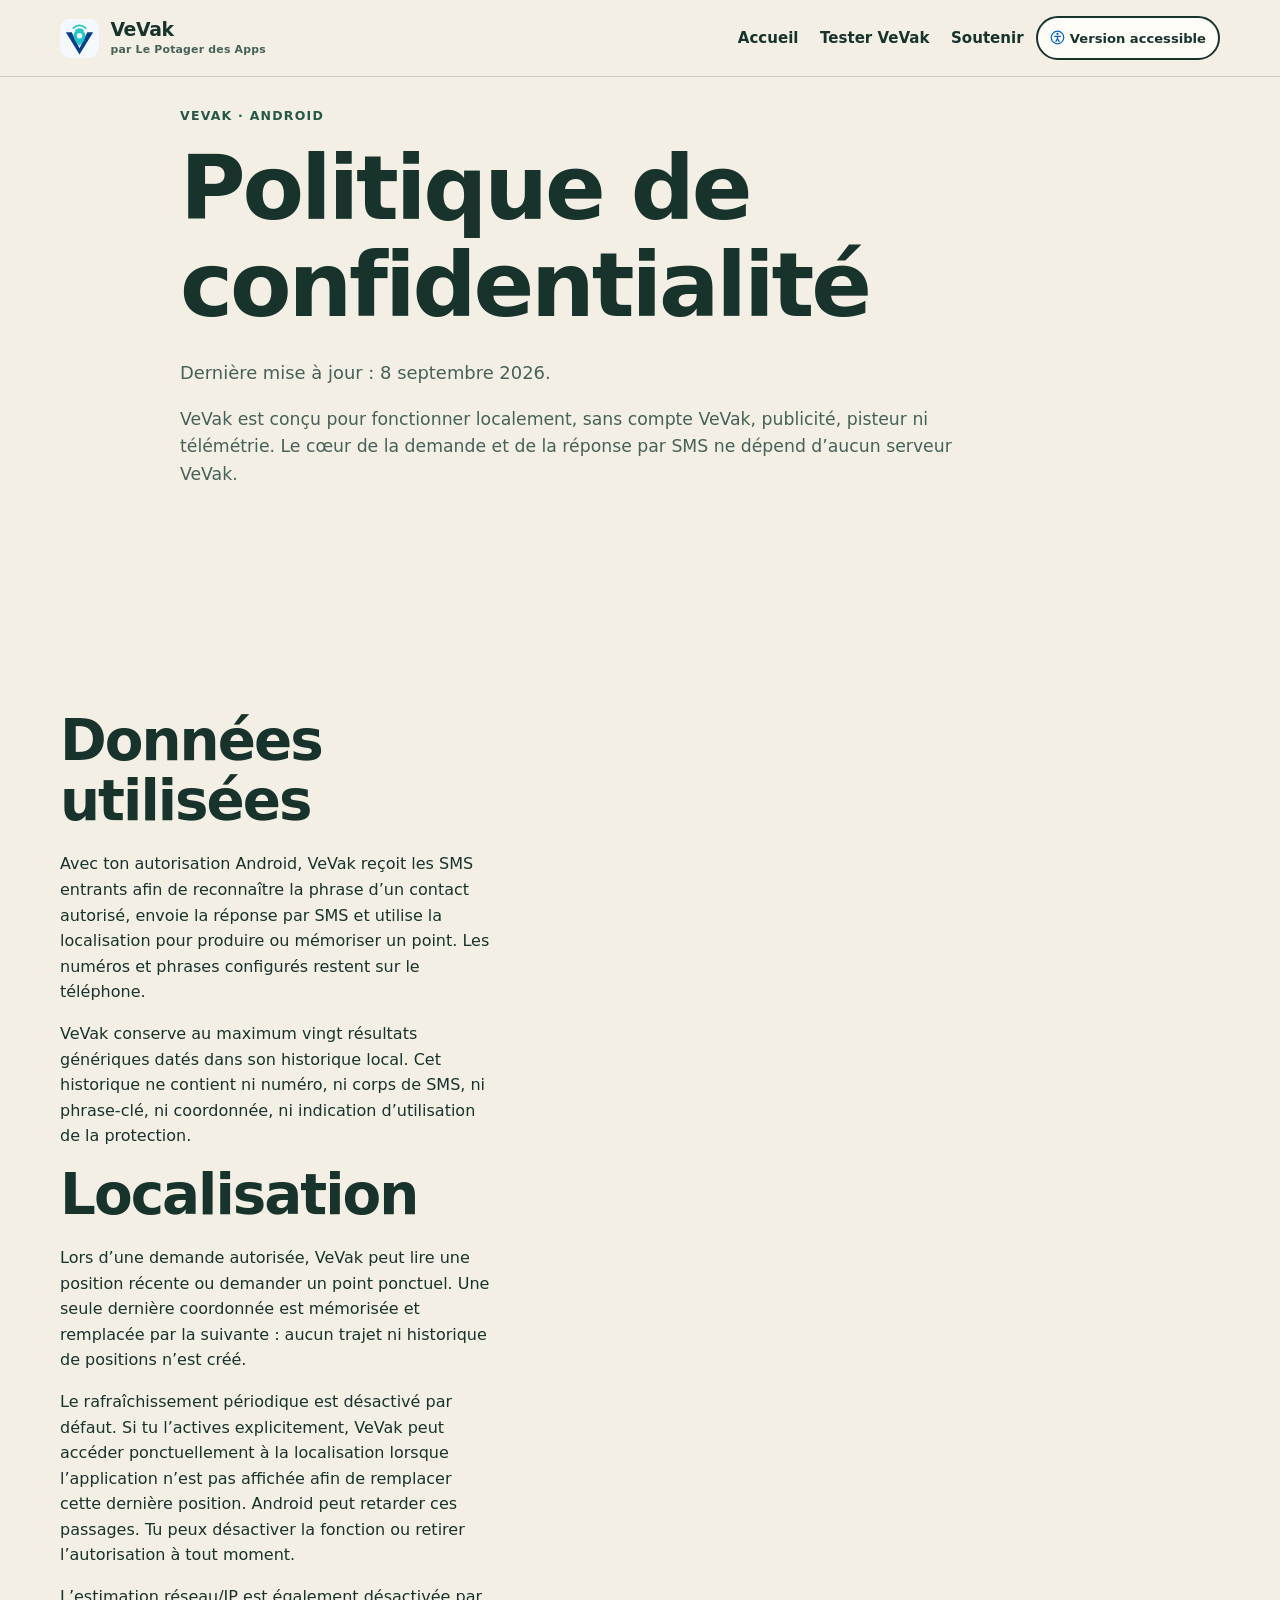
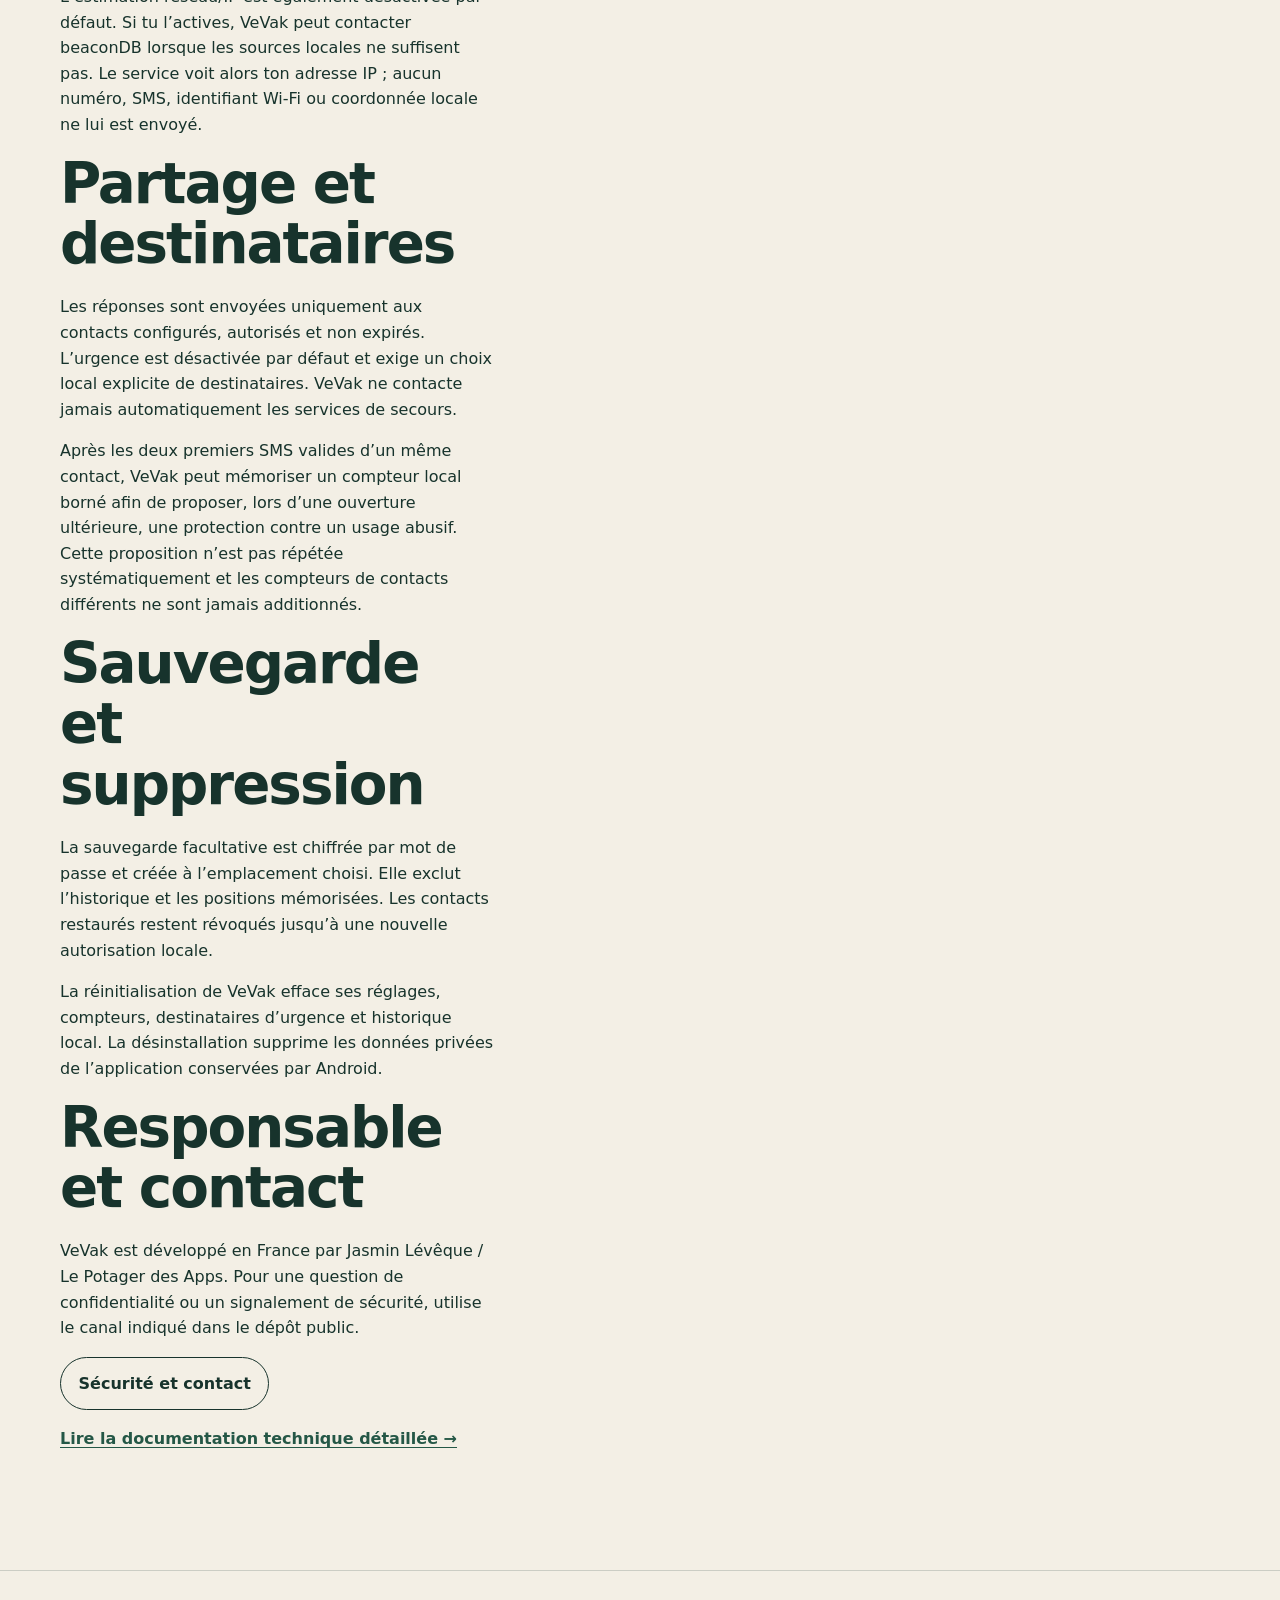
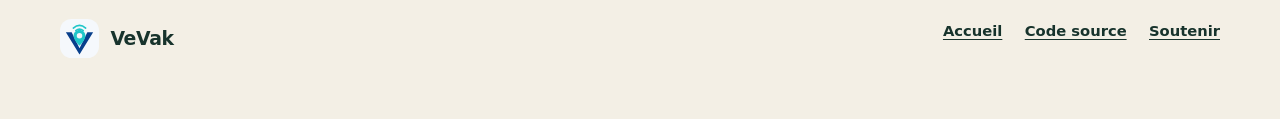
==== confidentialite/index.html @ f0e89508 "Publish VeVak 0.3.13 testing and privacy pages" ====
<!doctype html>
<html lang="fr">
<head>
  <meta charset="utf-8">
  <meta name="viewport" content="width=device-width, initial-scale=1">
  <meta name="theme-color" content="#17332c">
  <meta name="description" content="Politique de confidentialité de l’application Android VeVak.">
  <title>Politique de confidentialité — VeVak</title>
  <link rel="canonical" href="https://vevak.lepotager.org/confidentialite/">
  <link rel="icon" href="../assets/favicon.svg" type="image/svg+xml">
  <link rel="stylesheet" href="../assets/styles.css">
  <script defer src="../assets/site.js"></script>
</head>
<body data-lang="fr">
  <a class="skip-link" href="#main">Aller au contenu</a>
  <header class="site-header" data-site-header>
    <div class="wrap header-inner">
      <a class="brand" href="../" aria-label="VeVak, accueil">
        <span class="brand-mark" aria-hidden="true">V</span>
        <span class="brand-copy"><strong>VeVak</strong><small>par Le Potager des Apps</small></span>
      </a>
      <div class="header-actions">
        <nav class="nav" id="vevak-navigation" data-site-nav data-open="false" aria-label="Navigation principale">
          <a href="../">Accueil</a>
          <a href="../test/">Tester VeVak</a>
          <a href="../soutenir/">Soutenir</a>
        </nav>
        <button class="a11y-toggle" type="button" data-vevak-accessibility-toggle aria-pressed="false">Version accessible</button>
        <button class="menu-toggle" type="button" data-site-menu-toggle aria-expanded="false" aria-controls="vevak-navigation" aria-label="Ouvrir le menu">
          <span aria-hidden="true"></span><span aria-hidden="true"></span><span aria-hidden="true"></span>
        </button>
      </div>
    </div>
  </header>

  <main id="main">
    <section class="section compact">
      <div class="wrap statement">
        <p class="kicker">VeVak · Android</p>
        <h1>Politique de confidentialité</h1>
        <p class="lead-small">Dernière mise à jour : 8 septembre 2026.</p>
        <p>VeVak est conçu pour fonctionner localement, sans compte VeVak, publicité, pisteur ni télémétrie. Le cœur de la demande et de la réponse par SMS ne dépend d’aucun serveur VeVak.</p>
      </div>
    </section>

    <section class="section">
      <div class="wrap split">
        <div>
          <h2>Données utilisées</h2>
          <p>Avec ton autorisation Android, VeVak reçoit les SMS entrants afin de reconnaître la phrase d’un contact autorisé, envoie la réponse par SMS et utilise la localisation pour produire ou mémoriser un point. Les numéros et phrases configurés restent sur le téléphone.</p>
          <p>VeVak conserve au maximum vingt résultats génériques datés dans son historique local. Cet historique ne contient ni numéro, ni corps de SMS, ni phrase-clé, ni coordonnée, ni indication d’utilisation de la protection.</p>

          <h2>Localisation</h2>
          <p>Lors d’une demande autorisée, VeVak peut lire une position récente ou demander un point ponctuel. Une seule dernière coordonnée est mémorisée et remplacée par la suivante : aucun trajet ni historique de positions n’est créé.</p>
          <p>Le rafraîchissement périodique est désactivé par défaut. Si tu l’actives explicitement, VeVak peut accéder ponctuellement à la localisation lorsque l’application n’est pas affichée afin de remplacer cette dernière position. Android peut retarder ces passages. Tu peux désactiver la fonction ou retirer l’autorisation à tout moment.</p>
          <p>L’estimation réseau/IP est également désactivée par défaut. Si tu l’actives, VeVak peut contacter beaconDB lorsque les sources locales ne suffisent pas. Le service voit alors ton adresse IP ; aucun numéro, SMS, identifiant Wi-Fi ou coordonnée locale ne lui est envoyé.</p>

          <h2>Partage et destinataires</h2>
          <p>Les réponses sont envoyées uniquement aux contacts configurés, autorisés et non expirés. L’urgence est désactivée par défaut et exige un choix local explicite de destinataires. VeVak ne contacte jamais automatiquement les services de secours.</p>
          <p>Après les deux premiers SMS valides d’un même contact, VeVak peut mémoriser un compteur local borné afin de proposer, lors d’une ouverture ultérieure, une protection contre un usage abusif. Cette proposition n’est pas répétée systématiquement et les compteurs de contacts différents ne sont jamais additionnés.</p>

          <h2>Sauvegarde et suppression</h2>
          <p>La sauvegarde facultative est chiffrée par mot de passe et créée à l’emplacement choisi. Elle exclut l’historique et les positions mémorisées. Les contacts restaurés restent révoqués jusqu’à une nouvelle autorisation locale.</p>
          <p>La réinitialisation de VeVak efface ses réglages, compteurs, destinataires d’urgence et historique local. La désinstallation supprime les données privées de l’application conservées par Android.</p>

          <h2>Responsable et contact</h2>
          <p>VeVak est développé en France par Jasmin Lévêque / Le Potager des Apps. Pour une question de confidentialité ou un signalement de sécurité, utilise le canal indiqué dans le dépôt public.</p>
          <p><a class="button secondary" href="https://github.com/jasmin-abernathy/vevak/security">Sécurité et contact</a></p>
          <p><a class="text-link" href="https://github.com/jasmin-abernathy/vevak/blob/main/PRIVACY.md">Lire la documentation technique détaillée →</a></p>
        </div>
      </div>
    </section>
  </main>

  <footer class="site-footer">
    <div class="wrap footer-grid">
      <a class="brand footer-brand" href="../"><span class="brand-mark" aria-hidden="true">V</span><span>VeVak</span></a>
      <div class="footer-links">
        <a href="../">Accueil</a>
        <a href="https://github.com/jasmin-abernathy/vevak">Code source</a>
        <a href="../soutenir/">Soutenir</a>
      </div>
    </div>
  </footer>
</body>
</html>
---- assets/styles.css ----
:root {
  --paper: #f3efe5;
  --paper-2: #ebe4d4;
  --ink: #17332c;
  --ink-soft: #456158;
  --leaf: #2f6f59;
  --leaf-dark: #245746;
  --signal: #d96f4d;
  --signal-soft: #f2d6c9;
  --line: rgba(23, 51, 44, .18);
  --white: #fffdf7;
  --shadow: 0 18px 50px rgba(23, 51, 44, .12);
  --radius: 24px;
  --radius-sm: 14px;
  --max: 1160px;
}

* { box-sizing: border-box; }
html { scroll-behavior: smooth; }
body {
  margin: 0;
  background: var(--paper);
  color: var(--ink);
  font-family: ui-sans-serif, system-ui, -apple-system, BlinkMacSystemFont, "Segoe UI", sans-serif;
  line-height: 1.6;
  text-rendering: optimizeLegibility;
}

a { color: inherit; text-underline-offset: .2em; }
a:hover { text-decoration-thickness: 2px; }
button, a { -webkit-tap-highlight-color: transparent; }
img, svg { max-width: 100%; }

.skip-link {
  position: absolute;
  left: 1rem;
  top: -5rem;
  z-index: 100;
  padding: .8rem 1rem;
  background: var(--ink);
  color: white;
  border-radius: 10px;
}
.skip-link:focus { top: 1rem; }

.wrap { width: min(var(--max), calc(100% - 40px)); margin-inline: auto; }

.site-header {
  position: sticky;
  top: 0;
  z-index: 20;
  border-bottom: 1px solid var(--line);
  background: color-mix(in srgb, var(--paper) 92%, transparent);
  backdrop-filter: blur(12px);
}
.header-inner {
  min-height: 76px;
  display: flex;
  align-items: center;
  justify-content: space-between;
  gap: 2rem;
}
.brand {
  display: inline-flex;
  align-items: center;
  gap: .7rem;
  color: var(--ink);
  font-weight: 850;
  font-size: 1.18rem;
  text-decoration: none;
  letter-spacing: -.02em;
}
.brand-mark {
  width: 2.45rem;
  height: 2.45rem;
  flex: 0 0 2.45rem;
  display: inline-block;
  overflow: hidden;
  border-radius: .72rem;
  background: url('/assets/favicon.svg') center / contain no-repeat;
  color: transparent;
  font-size: 0;
  line-height: 0;
}
.nav { display: flex; align-items: center; gap: 1.35rem; font-size: .94rem; font-weight: 700; }
.nav a { text-decoration: none; }
.nav a:hover, .nav a:focus-visible { color: var(--leaf); }
.lang-link {
  padding: .42rem .65rem;
  border: 1px solid var(--line);
  border-radius: 999px;
}

.hero { padding: clamp(4.5rem, 9vw, 8rem) 0 5rem; overflow: hidden; }
.hero-grid {
  display: grid;
  grid-template-columns: 1.12fr .88fr;
  gap: clamp(3rem, 7vw, 7rem);
  align-items: center;
}
.eyebrow, .kicker, .roadmap-label {
  margin: 0 0 1rem;
  color: var(--leaf-dark);
  font-size: .78rem;
  line-height: 1.2;
  font-weight: 850;
  letter-spacing: .1em;
  text-transform: uppercase;
}
.status-dot {
  width: .65rem;
  height: .65rem;
  display: inline-block;
  margin-right: .5rem;
  border-radius: 50%;
  background: var(--signal);
  box-shadow: 0 0 0 5px var(--signal-soft);
}
h1, h2, h3 { margin-top: 0; line-height: 1.08; letter-spacing: -.035em; }
h1 { margin-bottom: 1.6rem; font-size: clamp(3.1rem, 7vw, 6.5rem); max-width: 12ch; }
h1 span { color: var(--leaf); }
h2 { margin-bottom: 1.2rem; font-size: clamp(2.25rem, 4.4vw, 4rem); }
h3 { margin-bottom: .65rem; font-size: 1.25rem; }
.lead { max-width: 64ch; margin: 0 0 2rem; color: var(--ink-soft); font-size: clamp(1.08rem, 2vw, 1.28rem); }
.lead-small { font-size: 1.12rem; color: var(--ink-soft); }
.actions { display: flex; flex-wrap: wrap; gap: .8rem; margin: 2rem 0 1.6rem; }
.button {
  min-height: 48px;
  display: inline-flex;
  align-items: center;
  justify-content: center;
  padding: .8rem 1.1rem;
  border: 1px solid var(--ink);
  border-radius: 999px;
  text-decoration: none;
  font-weight: 800;
  transition: transform .15s ease, background .15s ease;
}
.button:hover { transform: translateY(-2px); }
.button.primary { background: var(--ink); color: var(--white); }
.button.primary:hover { background: var(--leaf-dark); }
.button.secondary { background: transparent; }
.button.secondary:hover { background: var(--white); }
.text-link { font-weight: 800; color: var(--leaf-dark); }
.chips { display: flex; flex-wrap: wrap; gap: .55rem; padding: 0; margin: 0; list-style: none; }
.chips li { padding: .42rem .7rem; background: var(--paper-2); border-radius: 999px; font-size: .86rem; font-weight: 750; }

.hero-demo { position: relative; min-height: 540px; display: grid; place-items: center; }
.phone {
  position: relative;
  z-index: 3;
  width: min(320px, 84vw);
  padding: 12px;
  border: 3px solid var(--ink);
  border-radius: 44px;
  background: var(--ink);
  box-shadow: var(--shadow);
  transform: rotate(2deg);
}
.phone-top { width: 35%; height: 8px; margin: 3px auto 10px; border-radius: 999px; background: rgba(255,255,255,.24); }
.phone-screen { min-height: 470px; padding: 1.25rem; border-radius: 32px; background: var(--white); }
.screen-label { margin: .15rem 0 1rem; color: var(--ink-soft); font-size: .78rem; font-weight: 800; text-transform: uppercase; letter-spacing: .08em; }
.message { max-width: 84%; padding: .8rem .95rem; border-radius: 18px; font-weight: 750; line-height: 1.35; }
.message.incoming { margin: 0 auto 1.7rem 0; background: var(--paper-2); border-bottom-left-radius: 5px; }
.message.outgoing { margin: 1.6rem 0 0 auto; background: var(--leaf); color: white; border-bottom-right-radius: 5px; }
.message small { opacity: .78; font-weight: 600; }
.flow-step { display: flex; align-items: center; gap: .75rem; padding: .58rem 0; border-bottom: 1px dashed var(--line); font-size: .88rem; font-weight: 720; }
.flow-step span { flex: 0 0 auto; width: 1.65rem; height: 1.65rem; display: grid; place-items: center; border-radius: 50%; background: var(--signal-soft); color: var(--ink); font-size: .76rem; }
.paper-note { position: absolute; z-index: 4; padding: .75rem 1rem; background: #fff7bd; border: 1px solid rgba(23,51,44,.16); box-shadow: 0 8px 24px rgba(23,51,44,.12); font-weight: 820; font-size: .9rem; }
.note-a { top: 11%; left: -1%; transform: rotate(-7deg); }
.note-b { right: -2%; bottom: 10%; transform: rotate(6deg); background: #d9ece3; }
.hero-demo::before, .hero-demo::after { content: ""; position: absolute; border-radius: 50%; }
.hero-demo::before { width: 440px; height: 440px; background: var(--paper-2); }
.hero-demo::after { width: 280px; height: 280px; border: 2px dashed var(--signal); opacity: .45; }

.section { padding: clamp(4rem, 8vw, 7rem) 0; }
.section.compact { padding-top: 2rem; }
.section.tinted { background: var(--paper-2); border-block: 1px solid var(--line); }
.statement { max-width: 920px; }
.statement h2 { max-width: 18ch; }
.statement > p:last-child { max-width: 72ch; color: var(--ink-soft); font-size: 1.08rem; }
.section-heading { max-width: 780px; margin-bottom: 3rem; }
.section-heading > p:last-child { color: var(--ink-soft); font-size: 1.08rem; }

.steps { display: grid; grid-template-columns: repeat(4, 1fr); gap: 1px; padding: 0; margin: 0; list-style: none; background: var(--line); border: 1px solid var(--line); border-radius: var(--radius); overflow: hidden; }
.steps li { min-height: 290px; padding: 1.6rem; background: var(--white); }
.step-number { display: block; margin-bottom: 3.5rem; color: var(--signal); font-weight: 900; font-size: .84rem; letter-spacing: .08em; }
.steps p { color: var(--ink-soft); }

.split { display: grid; grid-template-columns: .8fr 1.2fr; gap: clamp(2.5rem, 6vw, 6rem); align-items: start; }
.principle-grid { display: grid; grid-template-columns: 1fr 1fr; gap: 1rem; }
.card, .roadmap-card { padding: 1.55rem; border: 1px solid var(--line); border-radius: var(--radius-sm); background: var(--white); }
.card p, .roadmap-card p, .roadmap-card li { color: var(--ink-soft); }

.warning-section { padding-top: 5rem; padding-bottom: 5rem; }
.warning-box { display: grid; grid-template-columns: auto 1fr; gap: 1.5rem; padding: clamp(1.6rem, 4vw, 3rem); border: 2px solid var(--signal); border-radius: var(--radius); background: var(--signal-soft); }
.warning-icon { width: 3rem; height: 3rem; display: grid; place-items: center; border-radius: 50%; background: var(--signal); color: white; font-weight: 950; font-size: 1.4rem; }
.warning-box h2 { font-size: clamp(2rem, 4vw, 3.2rem); }
.warning-box p { max-width: 78ch; }

.roadmap-grid { display: grid; grid-template-columns: 1.2fr .9fr .9fr; gap: 1rem; }
.roadmap-card { min-height: 320px; }
.roadmap-card.current { background: var(--ink); color: var(--white); }
.roadmap-card.current p, .roadmap-card.current li { color: rgba(255,255,255,.76); }
.roadmap-card.current .roadmap-label { color: #b7ddce; }
.roadmap-card ul { padding-left: 1.2rem; }
.roadmap-link { margin-top: 1.5rem; font-weight: 800; }

.participate-grid { display: grid; grid-template-columns: 1.15fr .85fr; gap: 4rem; align-items: center; }
.participate-grid > div:first-child p:last-child { max-width: 62ch; color: var(--ink-soft); }
.participate-actions { display: flex; flex-direction: column; align-items: flex-start; gap: .9rem; }
.final-cta { text-align: center; }
.final-card { max-width: 880px; padding: clamp(2rem, 6vw, 5rem); border-radius: 36px; background: var(--leaf); color: white; box-shadow: var(--shadow); }
.final-card .kicker { color: #d5ece2; }
.final-card p { max-width: 60ch; margin-inline: auto; color: rgba(255,255,255,.82); }
.final-card .button { margin-top: 1rem; background: var(--white); color: var(--ink); border-color: var(--white); }

.site-footer { padding: 3rem 0; border-top: 1px solid var(--line); }
.footer-grid { display: flex; justify-content: space-between; gap: 2rem; align-items: flex-start; }
.footer-brand { margin-bottom: .8rem; }
.footer-grid p { margin: 0; color: var(--ink-soft); max-width: 38ch; font-size: .92rem; }
.footer-links { display: flex; flex-wrap: wrap; gap: 1rem 1.4rem; font-weight: 720; font-size: .92rem; }

:focus-visible { outline: 3px solid var(--signal); outline-offset: 4px; border-radius: 4px; }

@media (max-width: 920px) {
  .nav a:not(.lang-link) { display: none; }
  .hero-grid, .split, .participate-grid { grid-template-columns: 1fr; }
  .hero-demo { min-height: 500px; }
  .steps { grid-template-columns: 1fr 1fr; }
  .roadmap-grid { grid-template-columns: 1fr; }
  .roadmap-card { min-height: auto; }
  .principle-grid { grid-template-columns: 1fr 1fr; }
}

@media (max-width: 620px) {
  .wrap { width: min(100% - 28px, var(--max)); }
  .site-header { position: static; }
  .header-inner { min-height: 66px; }
  h1 { font-size: clamp(2.75rem, 15vw, 4.4rem); }
  .hero { padding-top: 3.5rem; }
  .hero-demo { min-height: 470px; }
  .note-a { left: 0; }
  .note-b { right: 0; }
  .steps, .principle-grid { grid-template-columns: 1fr; }
  .steps li { min-height: auto; }
  .step-number { margin-bottom: 1.8rem; }
  .warning-box { grid-template-columns: 1fr; }
  .footer-grid { flex-direction: column; }
}

@media (prefers-reduced-motion: reduce) {
  html { scroll-behavior: auto; }
  *, *::before, *::after { transition: none !important; animation: none !important; }
}


/* Optional accessible version: stronger contrast, readable type, no red accents. */
.a11y-toggle{min-height:44px;padding:.5rem .75rem;border:2px solid var(--ink);background:var(--white);color:var(--ink);font:750 .82rem/1.2 system-ui,sans-serif;cursor:pointer}
html[data-vevak-accessible="true"]{font-size:112.5%;scroll-behavior:auto}
html[data-vevak-accessible="true"] body{--paper:#fff;--paper-2:#f2f4f5;--ink:#111820;--ink-soft:#34424c;--leaf:#005a70;--leaf-dark:#123b46;--signal:#005fcc;--signal-soft:#dfeaff;--white:#fff;background:#fff!important;background-image:none!important;color:var(--ink)!important;font-family:Verdana,Tahoma,Arial,sans-serif!important;line-height:1.78!important}
html[data-vevak-accessible="true"] h1,html[data-vevak-accessible="true"] h2,html[data-vevak-accessible="true"] h3{font-family:Verdana,Tahoma,Arial,sans-serif!important;letter-spacing:.01em!important;line-height:1.3!important}
html[data-vevak-accessible="true"] a{text-decoration:underline!important;text-underline-offset:.2em}
html[data-vevak-accessible="true"] .site-header{background:#fff!important;backdrop-filter:none!important}
html[data-vevak-accessible="true"] .card,html[data-vevak-accessible="true"] .phone,html[data-vevak-accessible="true"] .paper-note{box-shadow:none!important}
html[data-vevak-accessible="true"] :focus-visible{outline:4px solid #005fcc!important;outline-offset:3px!important}
html[data-vevak-accessible="true"] *,html[data-vevak-accessible="true"] *::before,html[data-vevak-accessible="true"] *::after{animation-duration:.01ms!important;animation-iteration-count:1!important;transition-duration:.01ms!important;scroll-behavior:auto!important}


/* Header unifié des sites du Potager : navigation et actions restent distinctes. */
.brand-copy{display:flex;flex-direction:column;min-width:0;line-height:1.05}
.brand-copy strong{font:inherit}
.brand-copy small{margin-top:.28rem;color:var(--ink-soft);font-size:.68rem;font-weight:700;letter-spacing:.02em}
.header-actions{display:flex;align-items:center;justify-content:flex-end;gap:.75rem;min-width:0}
.menu-toggle{display:none;width:46px;height:46px;flex:0 0 46px;border:1px solid var(--line);border-radius:.75rem;background:var(--white);color:var(--ink);cursor:pointer;align-items:center;justify-content:center;flex-direction:column;gap:4px}
.menu-toggle span{display:block;width:20px;height:2px;border-radius:99px;background:currentColor}
.a11y-toggle{flex:0 0 auto;border-radius:999px;white-space:nowrap}
html[data-site-ref="prestadmin"] .brand-copy small{color:#7b2940}
@media (max-width:1100px){
  .menu-toggle{display:flex}
  .nav{position:absolute;left:0;right:0;top:100%;display:none;padding:1rem max(1rem,calc((100% - var(--max))/2));background:var(--white);border-bottom:1px solid var(--line);box-shadow:0 18px 36px rgba(23,51,44,.12);flex-wrap:wrap;align-items:stretch}
  .nav[data-open="true"]{display:flex}
  .nav a{min-height:44px;display:inline-flex!important;align-items:center;padding:.55rem .7rem;border-radius:.6rem}
}
@media (max-width:700px){
  .header-inner{gap:.75rem}
  .brand-copy small{display:none}
  .a11y-toggle{max-width:9.6rem}
  .header-actions{gap:.45rem}
}
@media (max-width:460px){
  .a11y-toggle{width:46px;padding:0;overflow:hidden;color:transparent;position:relative}
}
/* repo-factory: universal-access-icon */
[class*="a11y-toggle"]::before,
[class*="accessibility-toggle"]::before{
  content:"";
  display:inline-block;
  width:1.15em;
  height:1.15em;
  flex:0 0 1.15em;
  margin-right:.4em;
  vertical-align:-.18em;
  background:#005fcc;
  -webkit-mask:url("data:image/svg+xml,%3Csvg xmlns='http://www.w3.org/2000/svg' viewBox='0 0 24 24'%3E%3Ccircle cx='12' cy='12' r='10' fill='none' stroke='black' stroke-width='2'/%3E%3Ccircle cx='12' cy='6.2' r='1.8' fill='black'/%3E%3Cpath d='M6.7 9h10.6v2H13v2.5l3.1 5.2h-2.5L12 15.9l-1.6 2.8H7.9l3.1-5.2V11H6.7z' fill='black'/%3E%3C/svg%3E") center/contain no-repeat;
  mask:url("data:image/svg+xml,%3Csvg xmlns='http://www.w3.org/2000/svg' viewBox='0 0 24 24'%3E%3Ccircle cx='12' cy='12' r='10' fill='none' stroke='black' stroke-width='2'/%3E%3Ccircle cx='12' cy='6.2' r='1.8' fill='black'/%3E%3Cpath d='M6.7 9h10.6v2H13v2.5l3.1 5.2h-2.5L12 15.9l-1.6 2.8H7.9l3.1-5.2V11H6.7z' fill='black'/%3E%3C/svg%3E") center/contain no-repeat;
}
@media(max-width:520px){
  [class*="a11y-toggle"],[class*="accessibility-toggle"]{font-size:0!important}
  [class*="a11y-toggle"]::before,[class*="accessibility-toggle"]::before{width:20px;height:20px;flex-basis:20px;margin:0;vertical-align:middle}
}
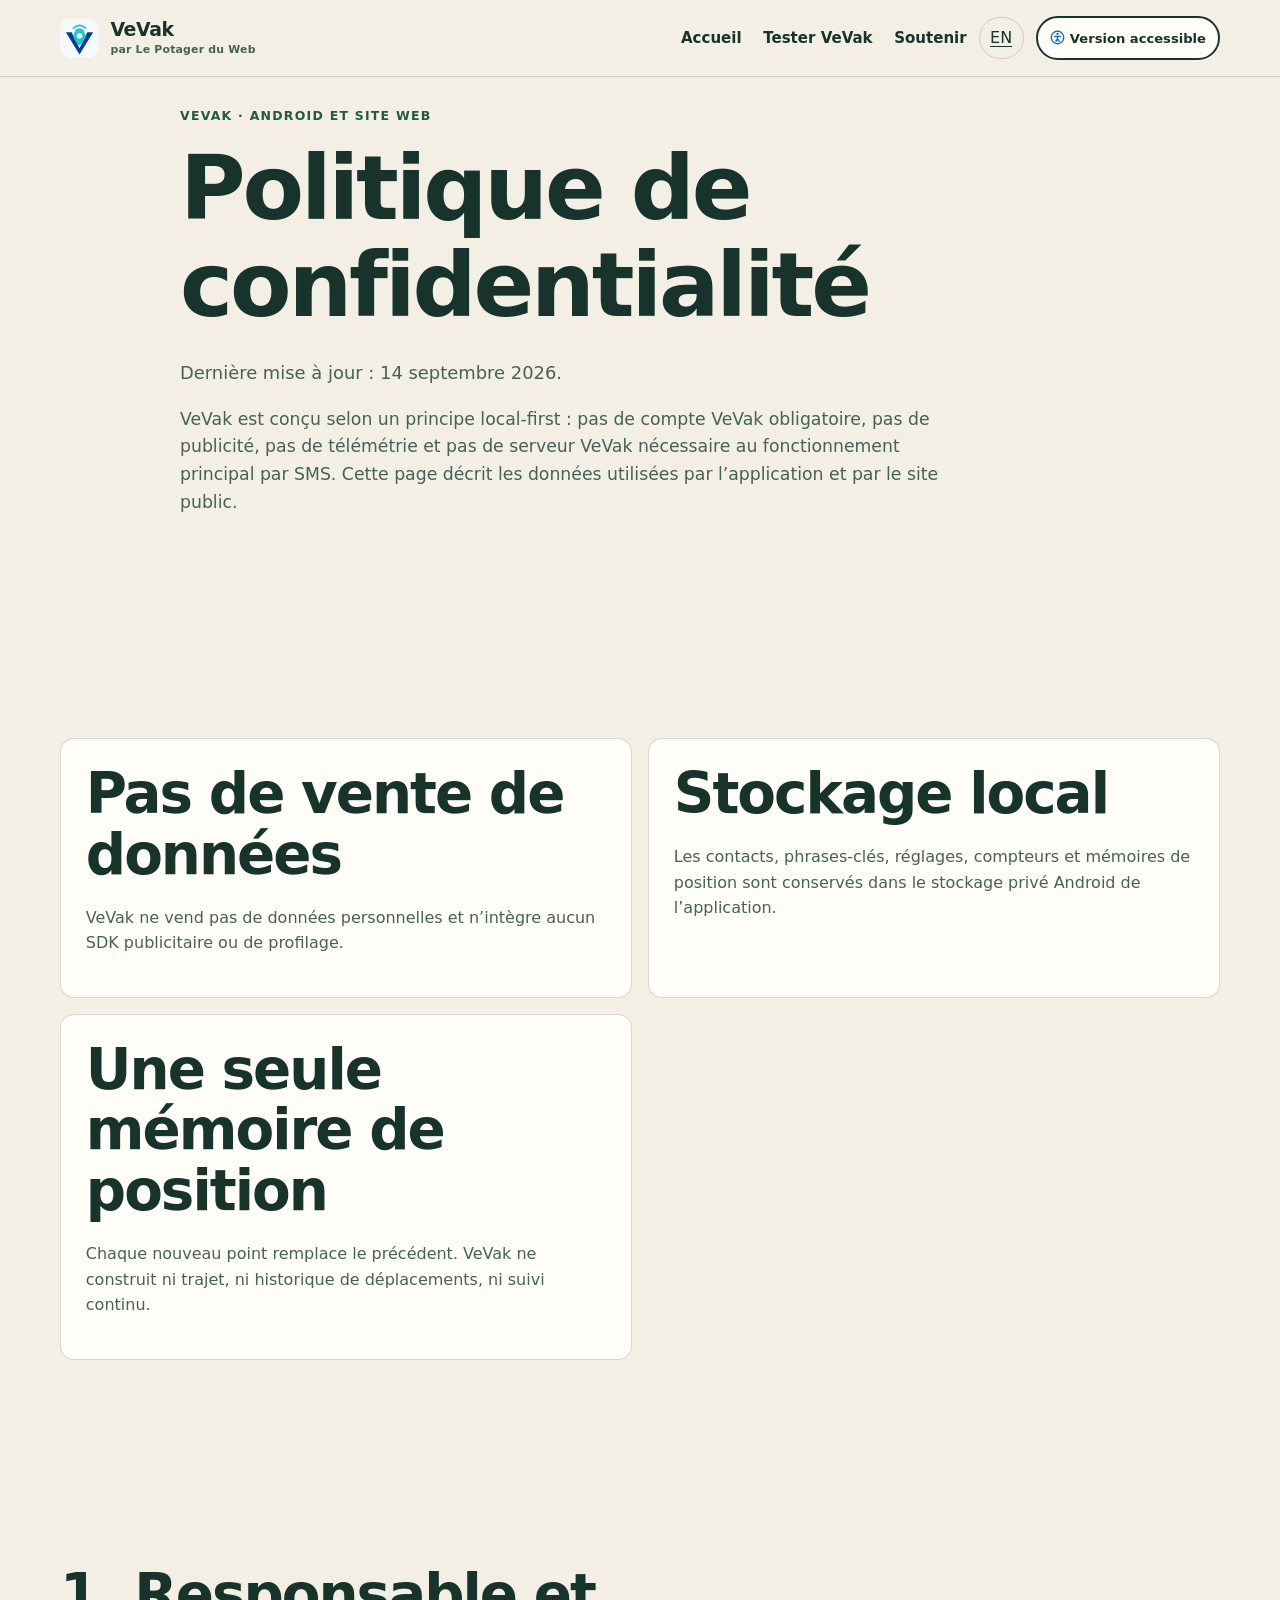
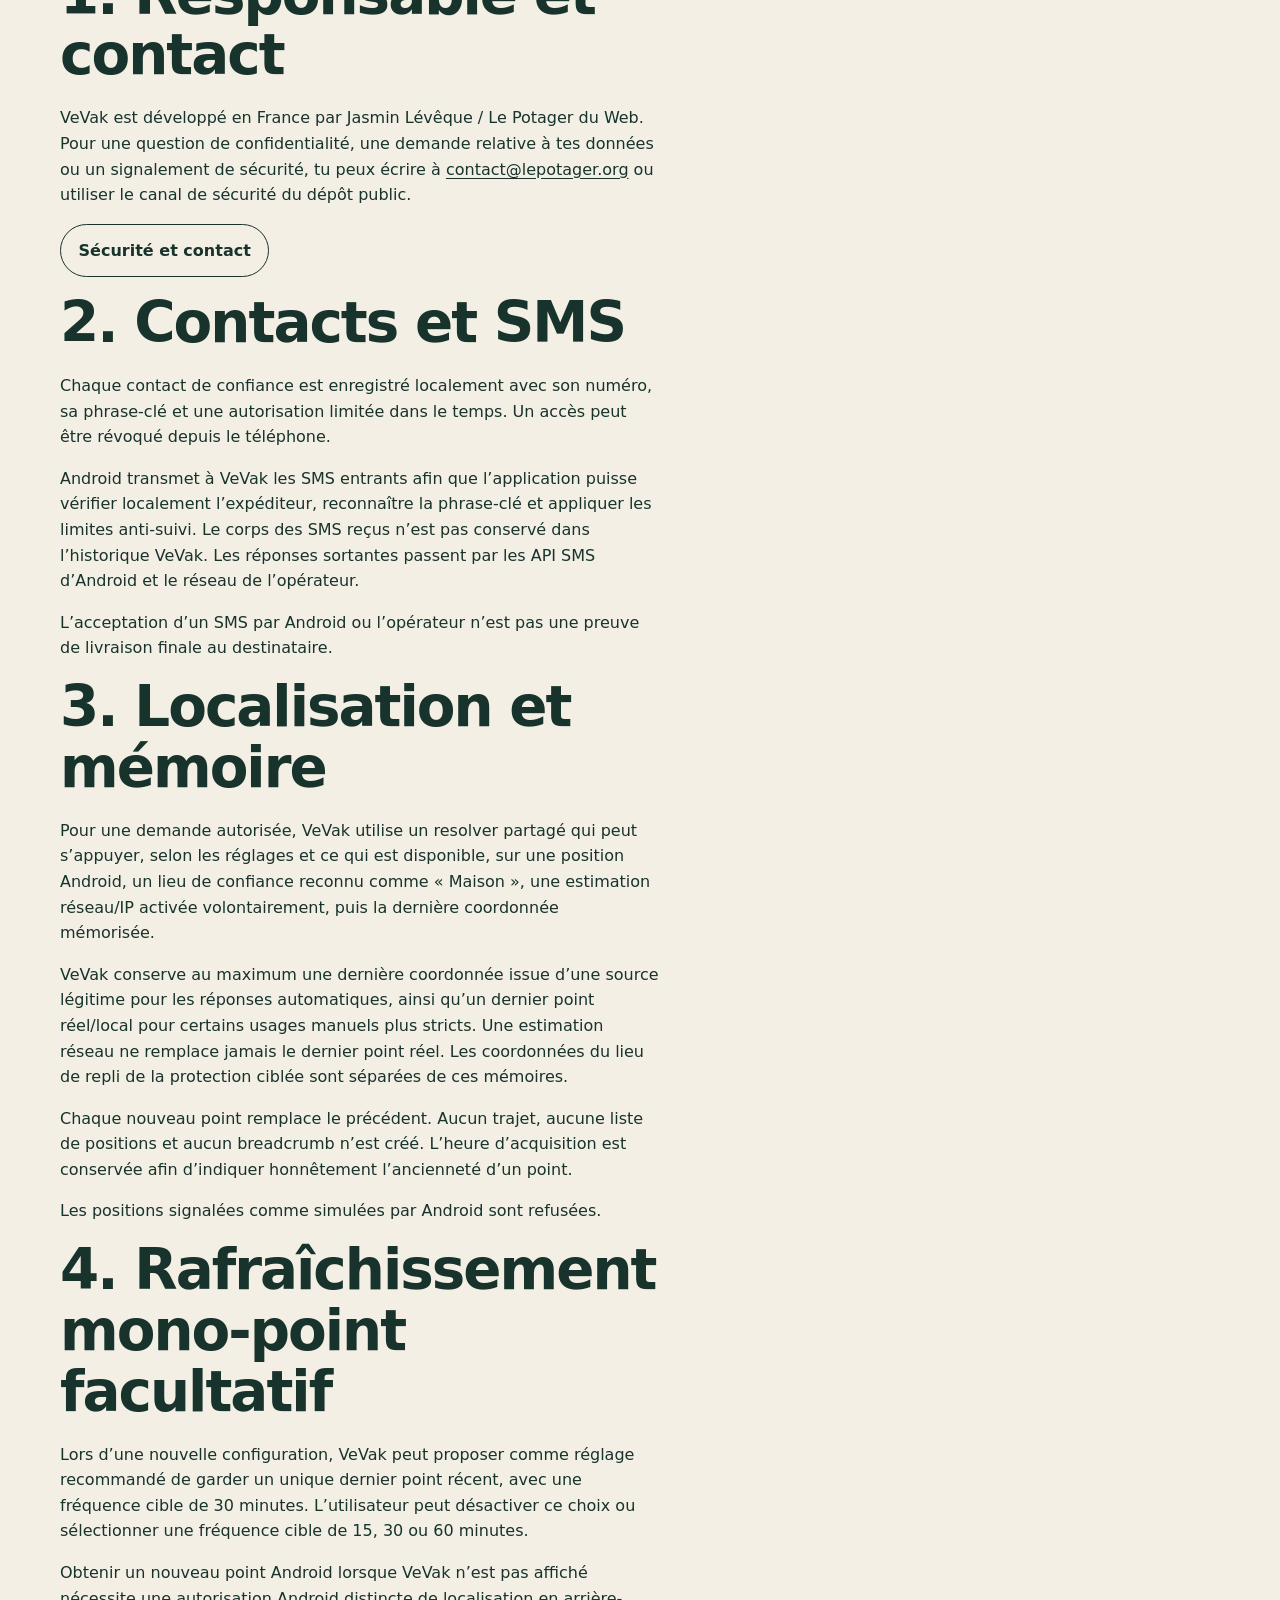
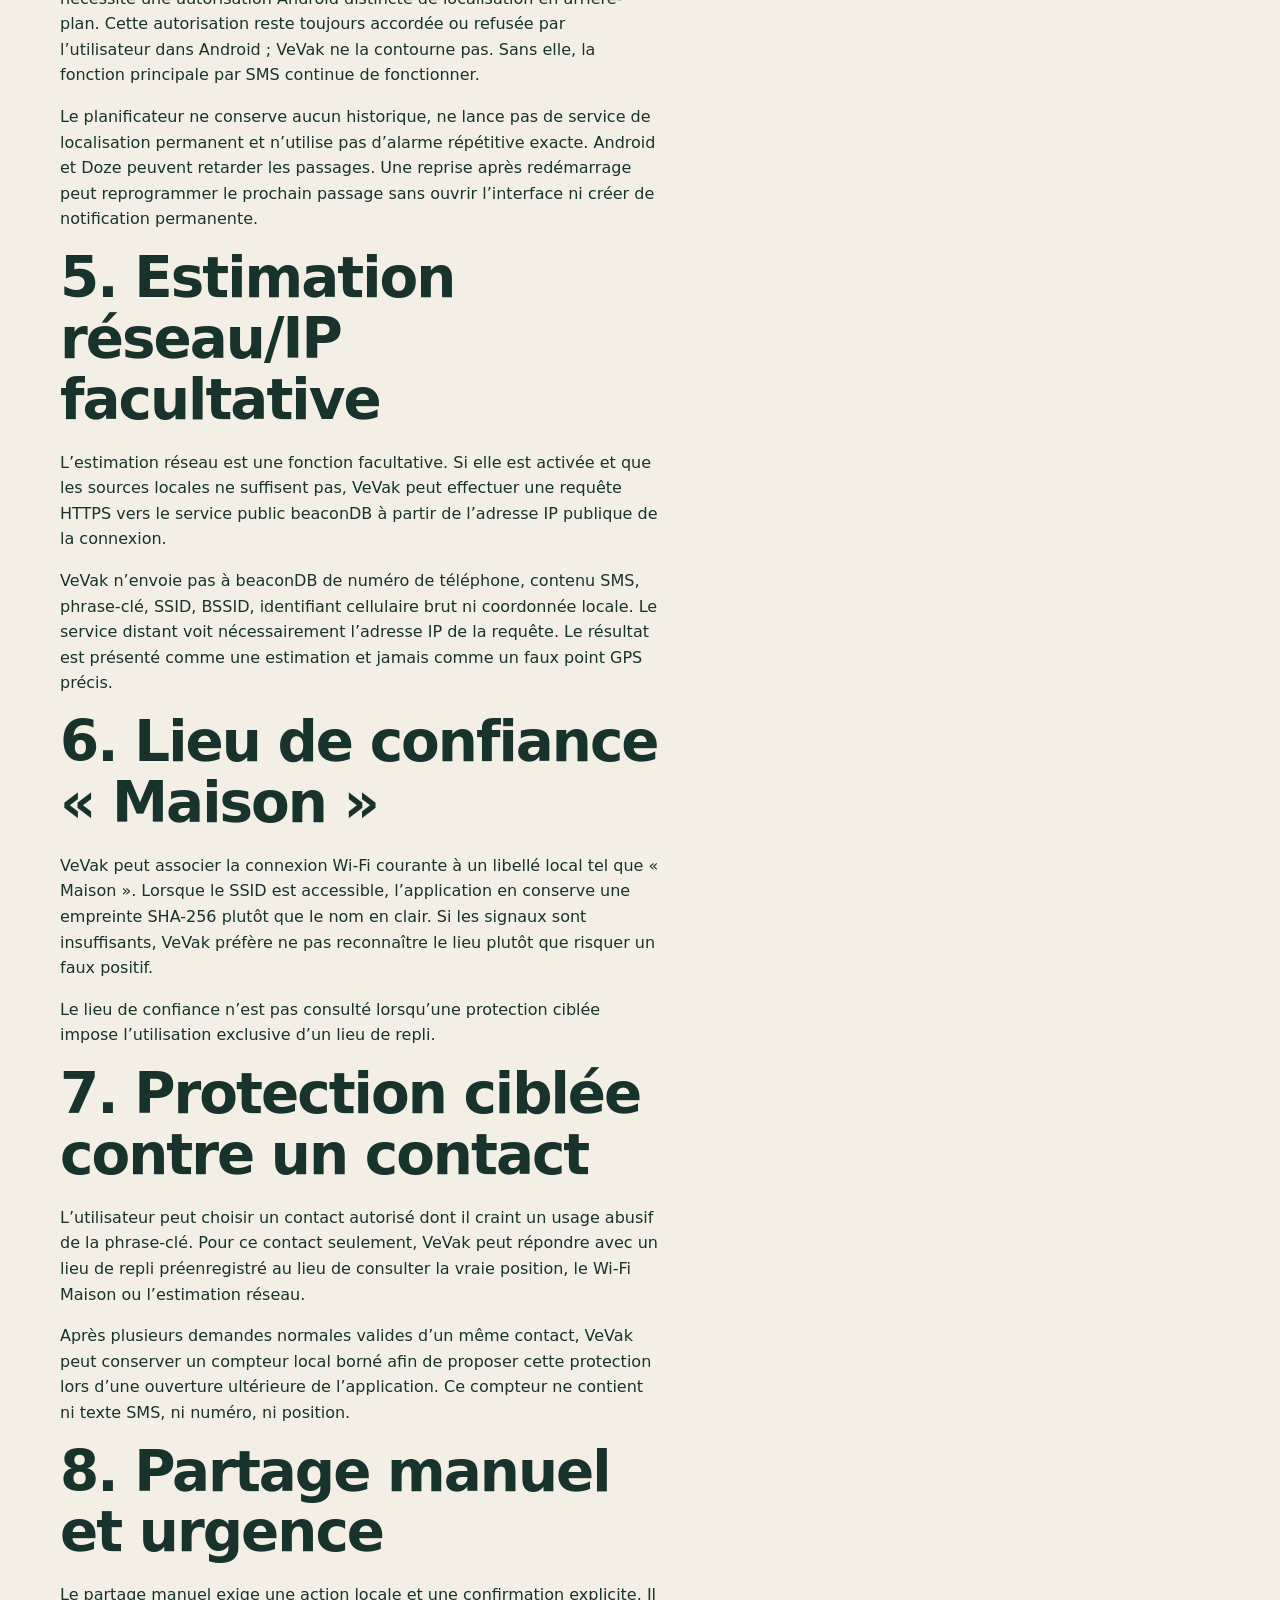
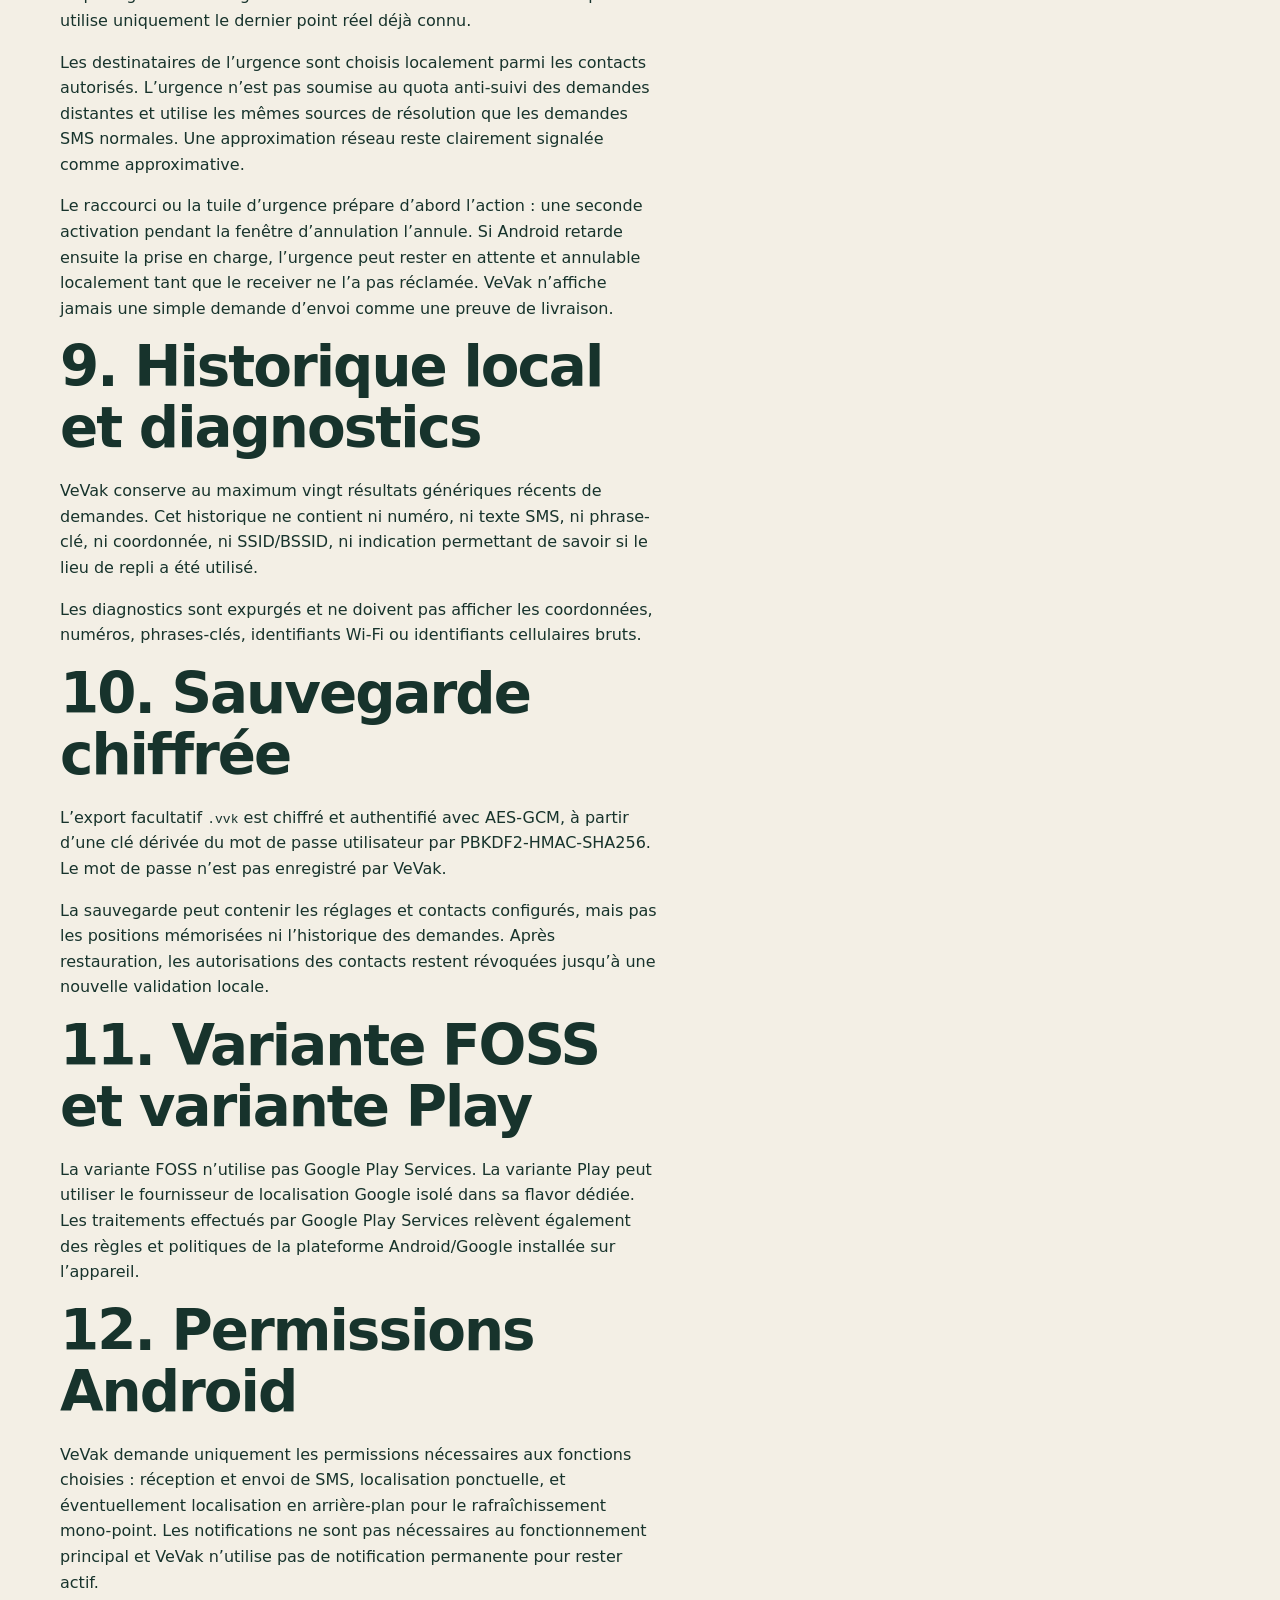
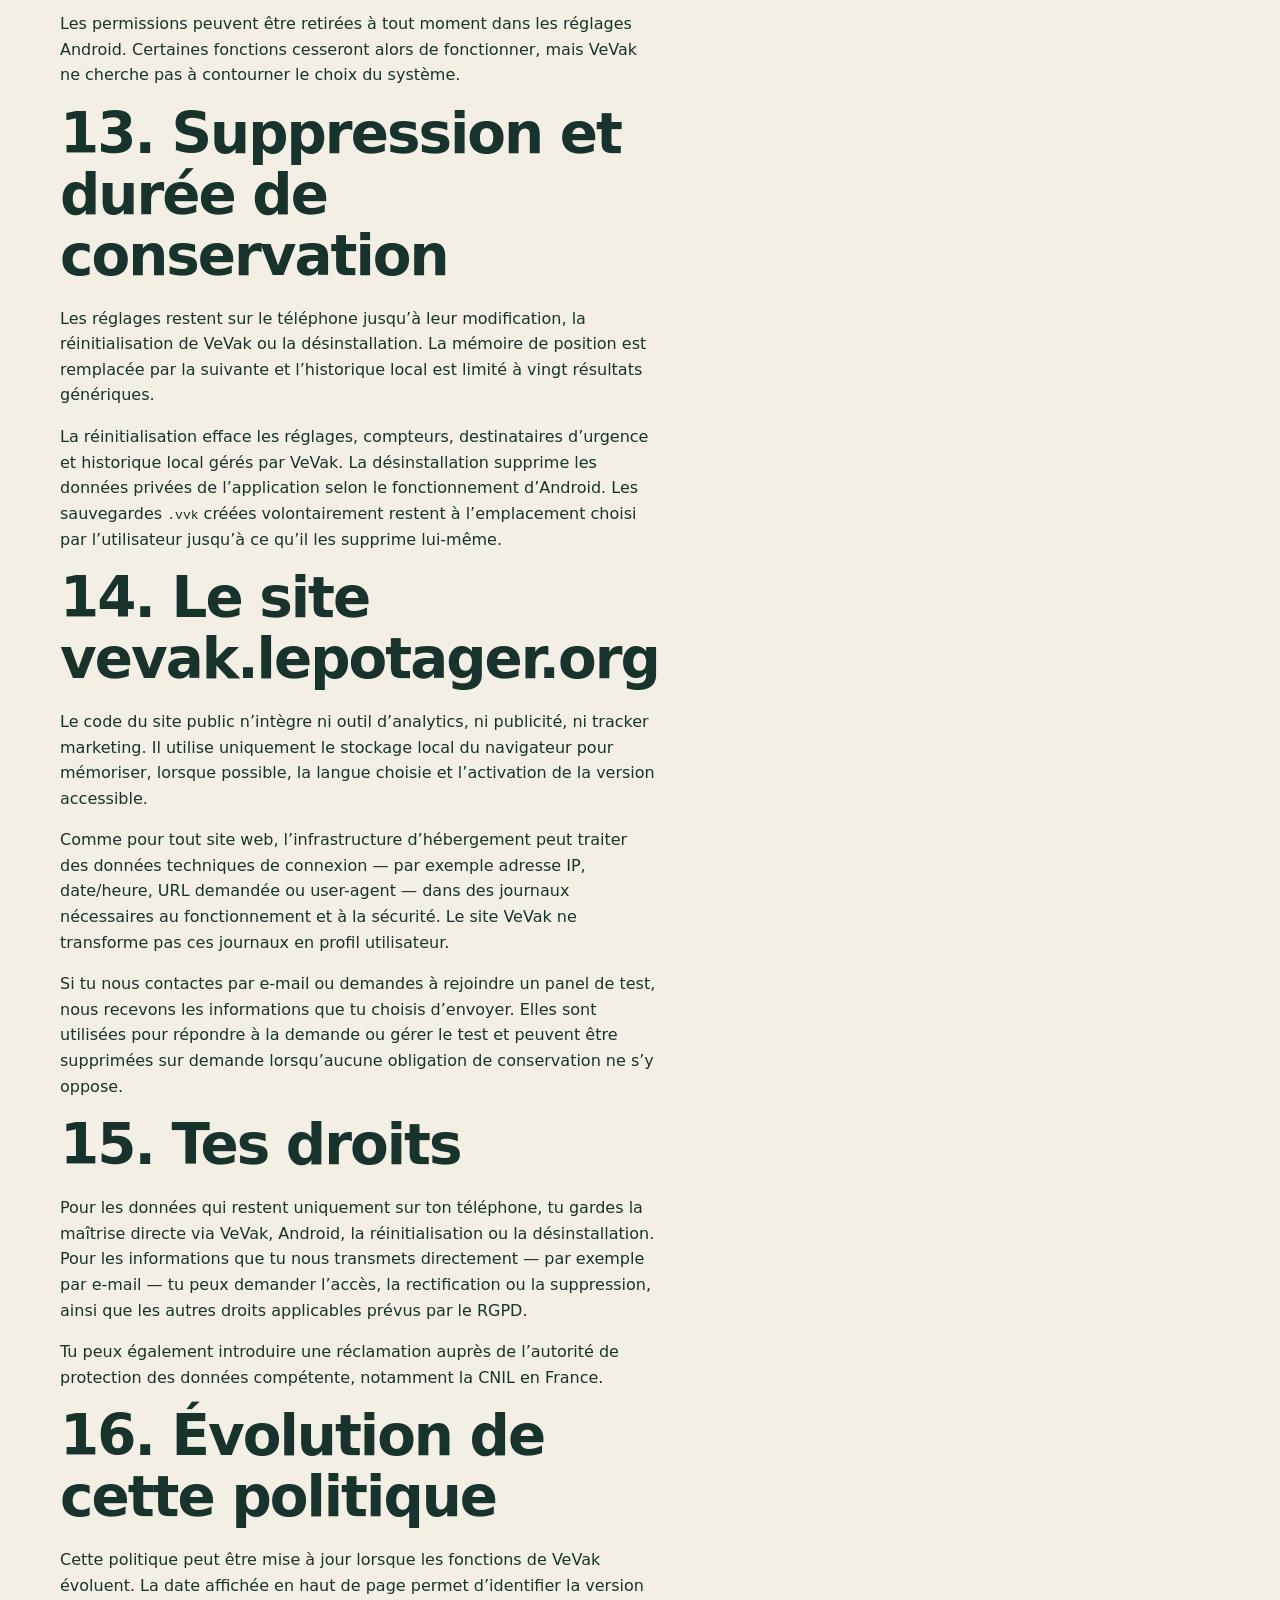
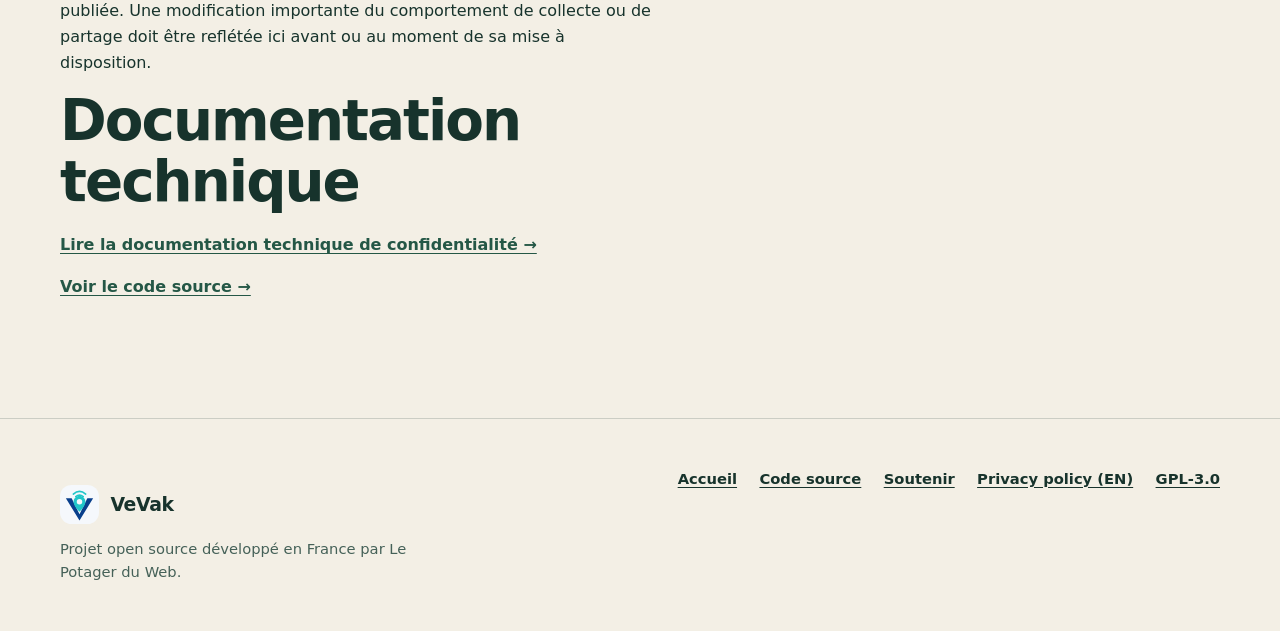
==== commit 055bf434: "Add bilingual VeVak privacy policy" ====
--- a/confidentialite/index.html
+++ b/confidentialite/index.html
@@ -4,9 +4,11 @@
   <meta charset="utf-8">
   <meta name="viewport" content="width=device-width, initial-scale=1">
   <meta name="theme-color" content="#17332c">
-  <meta name="description" content="Politique de confidentialité de l’application Android VeVak.">
+  <meta name="description" content="Politique de confidentialité de VeVak : données locales, SMS, localisation, sauvegarde, services facultatifs et site web.">
   <title>Politique de confidentialité — VeVak</title>
   <link rel="canonical" href="https://vevak.lepotager.org/confidentialite/">
+  <link rel="alternate" hreflang="fr" href="https://vevak.lepotager.org/confidentialite/">
+  <link rel="alternate" hreflang="en" href="https://vevak.lepotager.org/en/privacy/">
   <link rel="icon" href="../assets/favicon.svg" type="image/svg+xml">
   <link rel="stylesheet" href="../assets/styles.css">
   <script defer src="../assets/site.js"></script>
@@ -17,7 +19,7 @@
     <div class="wrap header-inner">
       <a class="brand" href="../" aria-label="VeVak, accueil">
         <span class="brand-mark" aria-hidden="true">V</span>
-        <span class="brand-copy"><strong>VeVak</strong><small>par Le Potager des Apps</small></span>
+        <span class="brand-copy"><strong>VeVak</strong><small>par Le Potager du Web</small></span>
       </a>
       <div class="header-actions">
         <nav class="nav" id="vevak-navigation" data-site-nav data-open="false" aria-label="Navigation principale">
@@ -25,6 +27,7 @@
           <a href="../test/">Tester VeVak</a>
           <a href="../soutenir/">Soutenir</a>
         </nav>
+        <a class="lang-link" data-lang-choice="en" href="../en/privacy/" lang="en">EN</a>
         <button class="a11y-toggle" type="button" data-vevak-accessibility-toggle aria-pressed="false">Version accessible</button>
         <button class="menu-toggle" type="button" data-site-menu-toggle aria-expanded="false" aria-controls="vevak-navigation" aria-label="Ouvrir le menu">
           <span aria-hidden="true"></span><span aria-hidden="true"></span><span aria-hidden="true"></span>
@@ -36,37 +39,97 @@
   <main id="main">
     <section class="section compact">
       <div class="wrap statement">
-        <p class="kicker">VeVak · Android</p>
+        <p class="kicker">VeVak · Android et site web</p>
         <h1>Politique de confidentialité</h1>
-        <p class="lead-small">Dernière mise à jour : 8 septembre 2026.</p>
-        <p>VeVak est conçu pour fonctionner localement, sans compte VeVak, publicité, pisteur ni télémétrie. Le cœur de la demande et de la réponse par SMS ne dépend d’aucun serveur VeVak.</p>
+        <p class="lead-small">Dernière mise à jour : 14 septembre 2026.</p>
+        <p>VeVak est conçu selon un principe local-first : pas de compte VeVak obligatoire, pas de publicité, pas de télémétrie et pas de serveur VeVak nécessaire au fonctionnement principal par SMS. Cette page décrit les données utilisées par l’application et par le site public.</p>
+      </div>
+    </section>
+
+    <section class="section">
+      <div class="wrap">
+        <div class="principle-grid">
+          <article class="card"><h2>Pas de vente de données</h2><p>VeVak ne vend pas de données personnelles et n’intègre aucun SDK publicitaire ou de profilage.</p></article>
+          <article class="card"><h2>Stockage local</h2><p>Les contacts, phrases-clés, réglages, compteurs et mémoires de position sont conservés dans le stockage privé Android de l’application.</p></article>
+          <article class="card"><h2>Une seule mémoire de position</h2><p>Chaque nouveau point remplace le précédent. VeVak ne construit ni trajet, ni historique de déplacements, ni suivi continu.</p></article>
+        </div>
       </div>
     </section>
 
     <section class="section">
       <div class="wrap split">
         <div>
-          <h2>Données utilisées</h2>
-          <p>Avec ton autorisation Android, VeVak reçoit les SMS entrants afin de reconnaître la phrase d’un contact autorisé, envoie la réponse par SMS et utilise la localisation pour produire ou mémoriser un point. Les numéros et phrases configurés restent sur le téléphone.</p>
-          <p>VeVak conserve au maximum vingt résultats génériques datés dans son historique local. Cet historique ne contient ni numéro, ni corps de SMS, ni phrase-clé, ni coordonnée, ni indication d’utilisation de la protection.</p>
+          <h2>1. Responsable et contact</h2>
+          <p>VeVak est développé en France par Jasmin Lévêque / Le Potager du Web. Pour une question de confidentialité, une demande relative à tes données ou un signalement de sécurité, tu peux écrire à <a href="mailto:contact@lepotager.org">contact@lepotager.org</a> ou utiliser le canal de sécurité du dépôt public.</p>
+          <p><a class="button secondary" href="https://github.com/jasmin-abernathy/vevak/security">Sécurité et contact</a></p>
 
-          <h2>Localisation</h2>
-          <p>Lors d’une demande autorisée, VeVak peut lire une position récente ou demander un point ponctuel. Une seule dernière coordonnée est mémorisée et remplacée par la suivante : aucun trajet ni historique de positions n’est créé.</p>
-          <p>Le rafraîchissement périodique est désactivé par défaut. Si tu l’actives explicitement, VeVak peut accéder ponctuellement à la localisation lorsque l’application n’est pas affichée afin de remplacer cette dernière position. Android peut retarder ces passages. Tu peux désactiver la fonction ou retirer l’autorisation à tout moment.</p>
-          <p>L’estimation réseau/IP est également désactivée par défaut. Si tu l’actives, VeVak peut contacter beaconDB lorsque les sources locales ne suffisent pas. Le service voit alors ton adresse IP ; aucun numéro, SMS, identifiant Wi-Fi ou coordonnée locale ne lui est envoyé.</p>
+          <h2>2. Contacts et SMS</h2>
+          <p>Chaque contact de confiance est enregistré localement avec son numéro, sa phrase-clé et une autorisation limitée dans le temps. Un accès peut être révoqué depuis le téléphone.</p>
+          <p>Android transmet à VeVak les SMS entrants afin que l’application puisse vérifier localement l’expéditeur, reconnaître la phrase-clé et appliquer les limites anti-suivi. Le corps des SMS reçus n’est pas conservé dans l’historique VeVak. Les réponses sortantes passent par les API SMS d’Android et le réseau de l’opérateur.</p>
+          <p>L’acceptation d’un SMS par Android ou l’opérateur n’est pas une preuve de livraison finale au destinataire.</p>
 
-          <h2>Partage et destinataires</h2>
-          <p>Les réponses sont envoyées uniquement aux contacts configurés, autorisés et non expirés. L’urgence est désactivée par défaut et exige un choix local explicite de destinataires. VeVak ne contacte jamais automatiquement les services de secours.</p>
-          <p>Après les deux premiers SMS valides d’un même contact, VeVak peut mémoriser un compteur local borné afin de proposer, lors d’une ouverture ultérieure, une protection contre un usage abusif. Cette proposition n’est pas répétée systématiquement et les compteurs de contacts différents ne sont jamais additionnés.</p>
+          <h2>3. Localisation et mémoire</h2>
+          <p>Pour une demande autorisée, VeVak utilise un resolver partagé qui peut s’appuyer, selon les réglages et ce qui est disponible, sur une position Android, un lieu de confiance reconnu comme « Maison », une estimation réseau/IP activée volontairement, puis la dernière coordonnée mémorisée.</p>
+          <p>VeVak conserve au maximum une dernière coordonnée issue d’une source légitime pour les réponses automatiques, ainsi qu’un dernier point réel/local pour certains usages manuels plus stricts. Une estimation réseau ne remplace jamais le dernier point réel. Les coordonnées du lieu de repli de la protection ciblée sont séparées de ces mémoires.</p>
+          <p>Chaque nouveau point remplace le précédent. Aucun trajet, aucune liste de positions et aucun breadcrumb n’est créé. L’heure d’acquisition est conservée afin d’indiquer honnêtement l’ancienneté d’un point.</p>
+          <p>Les positions signalées comme simulées par Android sont refusées.</p>
 
-          <h2>Sauvegarde et suppression</h2>
-          <p>La sauvegarde facultative est chiffrée par mot de passe et créée à l’emplacement choisi. Elle exclut l’historique et les positions mémorisées. Les contacts restaurés restent révoqués jusqu’à une nouvelle autorisation locale.</p>
-          <p>La réinitialisation de VeVak efface ses réglages, compteurs, destinataires d’urgence et historique local. La désinstallation supprime les données privées de l’application conservées par Android.</p>
+          <h2>4. Rafraîchissement mono-point facultatif</h2>
+          <p>Lors d’une nouvelle configuration, VeVak peut proposer comme réglage recommandé de garder un unique dernier point récent, avec une fréquence cible de 30 minutes. L’utilisateur peut désactiver ce choix ou sélectionner une fréquence cible de 15, 30 ou 60 minutes.</p>
+          <p>Obtenir un nouveau point Android lorsque VeVak n’est pas affiché nécessite une autorisation Android distincte de localisation en arrière-plan. Cette autorisation reste toujours accordée ou refusée par l’utilisateur dans Android ; VeVak ne la contourne pas. Sans elle, la fonction principale par SMS continue de fonctionner.</p>
+          <p>Le planificateur ne conserve aucun historique, ne lance pas de service de localisation permanent et n’utilise pas d’alarme répétitive exacte. Android et Doze peuvent retarder les passages. Une reprise après redémarrage peut reprogrammer le prochain passage sans ouvrir l’interface ni créer de notification permanente.</p>
 
-          <h2>Responsable et contact</h2>
-          <p>VeVak est développé en France par Jasmin Lévêque / Le Potager des Apps. Pour une question de confidentialité ou un signalement de sécurité, utilise le canal indiqué dans le dépôt public.</p>
-          <p><a class="button secondary" href="https://github.com/jasmin-abernathy/vevak/security">Sécurité et contact</a></p>
-          <p><a class="text-link" href="https://github.com/jasmin-abernathy/vevak/blob/main/PRIVACY.md">Lire la documentation technique détaillée →</a></p>
+          <h2>5. Estimation réseau/IP facultative</h2>
+          <p>L’estimation réseau est une fonction facultative. Si elle est activée et que les sources locales ne suffisent pas, VeVak peut effectuer une requête HTTPS vers le service public beaconDB à partir de l’adresse IP publique de la connexion.</p>
+          <p>VeVak n’envoie pas à beaconDB de numéro de téléphone, contenu SMS, phrase-clé, SSID, BSSID, identifiant cellulaire brut ni coordonnée locale. Le service distant voit nécessairement l’adresse IP de la requête. Le résultat est présenté comme une estimation et jamais comme un faux point GPS précis.</p>
+
+          <h2>6. Lieu de confiance « Maison »</h2>
+          <p>VeVak peut associer la connexion Wi-Fi courante à un libellé local tel que « Maison ». Lorsque le SSID est accessible, l’application en conserve une empreinte SHA-256 plutôt que le nom en clair. Si les signaux sont insuffisants, VeVak préfère ne pas reconnaître le lieu plutôt que risquer un faux positif.</p>
+          <p>Le lieu de confiance n’est pas consulté lorsqu’une protection ciblée impose l’utilisation exclusive d’un lieu de repli.</p>
+
+          <h2>7. Protection ciblée contre un contact</h2>
+          <p>L’utilisateur peut choisir un contact autorisé dont il craint un usage abusif de la phrase-clé. Pour ce contact seulement, VeVak peut répondre avec un lieu de repli préenregistré au lieu de consulter la vraie position, le Wi-Fi Maison ou l’estimation réseau.</p>
+          <p>Après plusieurs demandes normales valides d’un même contact, VeVak peut conserver un compteur local borné afin de proposer cette protection lors d’une ouverture ultérieure de l’application. Ce compteur ne contient ni texte SMS, ni numéro, ni position.</p>
+
+          <h2>8. Partage manuel et urgence</h2>
+          <p>Le partage manuel exige une action locale et une confirmation explicite. Il utilise uniquement le dernier point réel déjà connu.</p>
+          <p>Les destinataires de l’urgence sont choisis localement parmi les contacts autorisés. L’urgence n’est pas soumise au quota anti-suivi des demandes distantes et utilise les mêmes sources de résolution que les demandes SMS normales. Une approximation réseau reste clairement signalée comme approximative.</p>
+          <p>Le raccourci ou la tuile d’urgence prépare d’abord l’action : une seconde activation pendant la fenêtre d’annulation l’annule. Si Android retarde ensuite la prise en charge, l’urgence peut rester en attente et annulable localement tant que le receiver ne l’a pas réclamée. VeVak n’affiche jamais une simple demande d’envoi comme une preuve de livraison.</p>
+
+          <h2>9. Historique local et diagnostics</h2>
+          <p>VeVak conserve au maximum vingt résultats génériques récents de demandes. Cet historique ne contient ni numéro, ni texte SMS, ni phrase-clé, ni coordonnée, ni SSID/BSSID, ni indication permettant de savoir si le lieu de repli a été utilisé.</p>
+          <p>Les diagnostics sont expurgés et ne doivent pas afficher les coordonnées, numéros, phrases-clés, identifiants Wi-Fi ou identifiants cellulaires bruts.</p>
+
+          <h2>10. Sauvegarde chiffrée</h2>
+          <p>L’export facultatif <code>.vvk</code> est chiffré et authentifié avec AES-GCM, à partir d’une clé dérivée du mot de passe utilisateur par PBKDF2-HMAC-SHA256. Le mot de passe n’est pas enregistré par VeVak.</p>
+          <p>La sauvegarde peut contenir les réglages et contacts configurés, mais pas les positions mémorisées ni l’historique des demandes. Après restauration, les autorisations des contacts restent révoquées jusqu’à une nouvelle validation locale.</p>
+
+          <h2>11. Variante FOSS et variante Play</h2>
+          <p>La variante FOSS n’utilise pas Google Play Services. La variante Play peut utiliser le fournisseur de localisation Google isolé dans sa flavor dédiée. Les traitements effectués par Google Play Services relèvent également des règles et politiques de la plateforme Android/Google installée sur l’appareil.</p>
+
+          <h2>12. Permissions Android</h2>
+          <p>VeVak demande uniquement les permissions nécessaires aux fonctions choisies : réception et envoi de SMS, localisation ponctuelle, et éventuellement localisation en arrière-plan pour le rafraîchissement mono-point. Les notifications ne sont pas nécessaires au fonctionnement principal et VeVak n’utilise pas de notification permanente pour rester actif.</p>
+          <p>Les permissions peuvent être retirées à tout moment dans les réglages Android. Certaines fonctions cesseront alors de fonctionner, mais VeVak ne cherche pas à contourner le choix du système.</p>
+
+          <h2>13. Suppression et durée de conservation</h2>
+          <p>Les réglages restent sur le téléphone jusqu’à leur modification, la réinitialisation de VeVak ou la désinstallation. La mémoire de position est remplacée par la suivante et l’historique local est limité à vingt résultats génériques.</p>
+          <p>La réinitialisation efface les réglages, compteurs, destinataires d’urgence et historique local gérés par VeVak. La désinstallation supprime les données privées de l’application selon le fonctionnement d’Android. Les sauvegardes <code>.vvk</code> créées volontairement restent à l’emplacement choisi par l’utilisateur jusqu’à ce qu’il les supprime lui-même.</p>
+
+          <h2>14. Le site vevak.lepotager.org</h2>
+          <p>Le code du site public n’intègre ni outil d’analytics, ni publicité, ni tracker marketing. Il utilise uniquement le stockage local du navigateur pour mémoriser, lorsque possible, la langue choisie et l’activation de la version accessible.</p>
+          <p>Comme pour tout site web, l’infrastructure d’hébergement peut traiter des données techniques de connexion — par exemple adresse IP, date/heure, URL demandée ou user-agent — dans des journaux nécessaires au fonctionnement et à la sécurité. Le site VeVak ne transforme pas ces journaux en profil utilisateur.</p>
+          <p>Si tu nous contactes par e-mail ou demandes à rejoindre un panel de test, nous recevons les informations que tu choisis d’envoyer. Elles sont utilisées pour répondre à la demande ou gérer le test et peuvent être supprimées sur demande lorsqu’aucune obligation de conservation ne s’y oppose.</p>
+
+          <h2>15. Tes droits</h2>
+          <p>Pour les données qui restent uniquement sur ton téléphone, tu gardes la maîtrise directe via VeVak, Android, la réinitialisation ou la désinstallation. Pour les informations que tu nous transmets directement — par exemple par e-mail — tu peux demander l’accès, la rectification ou la suppression, ainsi que les autres droits applicables prévus par le RGPD.</p>
+          <p>Tu peux également introduire une réclamation auprès de l’autorité de protection des données compétente, notamment la CNIL en France.</p>
+
+          <h2>16. Évolution de cette politique</h2>
+          <p>Cette politique peut être mise à jour lorsque les fonctions de VeVak évoluent. La date affichée en haut de page permet d’identifier la version publiée. Une modification importante du comportement de collecte ou de partage doit être reflétée ici avant ou au moment de sa mise à disposition.</p>
+
+          <h2>Documentation technique</h2>
+          <p><a class="text-link" href="https://github.com/jasmin-abernathy/vevak/blob/main/PRIVACY.md">Lire la documentation technique de confidentialité →</a></p>
+          <p><a class="text-link" href="https://github.com/jasmin-abernathy/vevak">Voir le code source →</a></p>
         </div>
       </div>
     </section>
@@ -74,11 +137,16 @@
 
   <footer class="site-footer">
     <div class="wrap footer-grid">
-      <a class="brand footer-brand" href="../"><span class="brand-mark" aria-hidden="true">V</span><span>VeVak</span></a>
+      <div>
+        <a class="brand footer-brand" href="../"><span class="brand-mark" aria-hidden="true">V</span><span>VeVak</span></a>
+        <p>Projet open source développé en France par Le Potager du Web.</p>
+      </div>
       <div class="footer-links">
         <a href="../">Accueil</a>
         <a href="https://github.com/jasmin-abernathy/vevak">Code source</a>
         <a href="../soutenir/">Soutenir</a>
+        <a href="../en/privacy/" lang="en">Privacy policy (EN)</a>
+        <a href="https://github.com/jasmin-abernathy/vevak/blob/main/LICENSE">GPL-3.0</a>
       </div>
     </div>
   </footer>
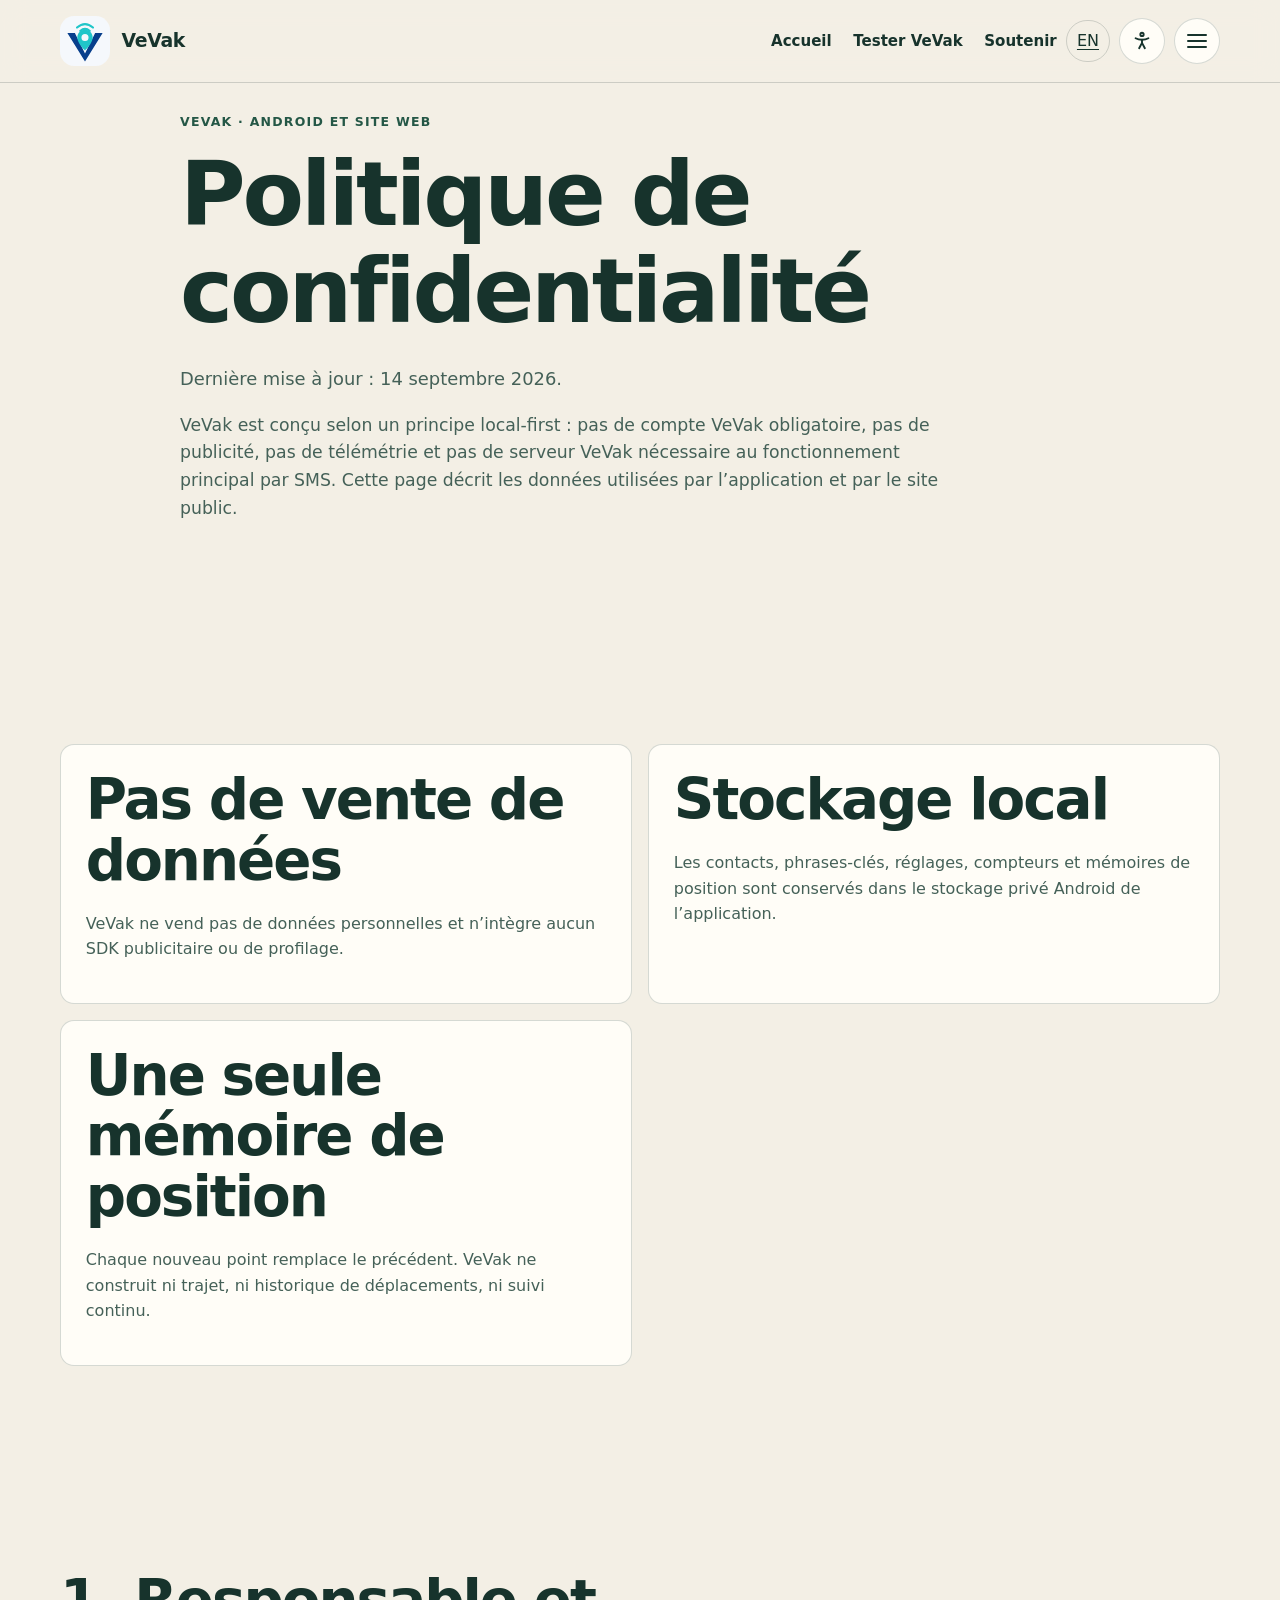
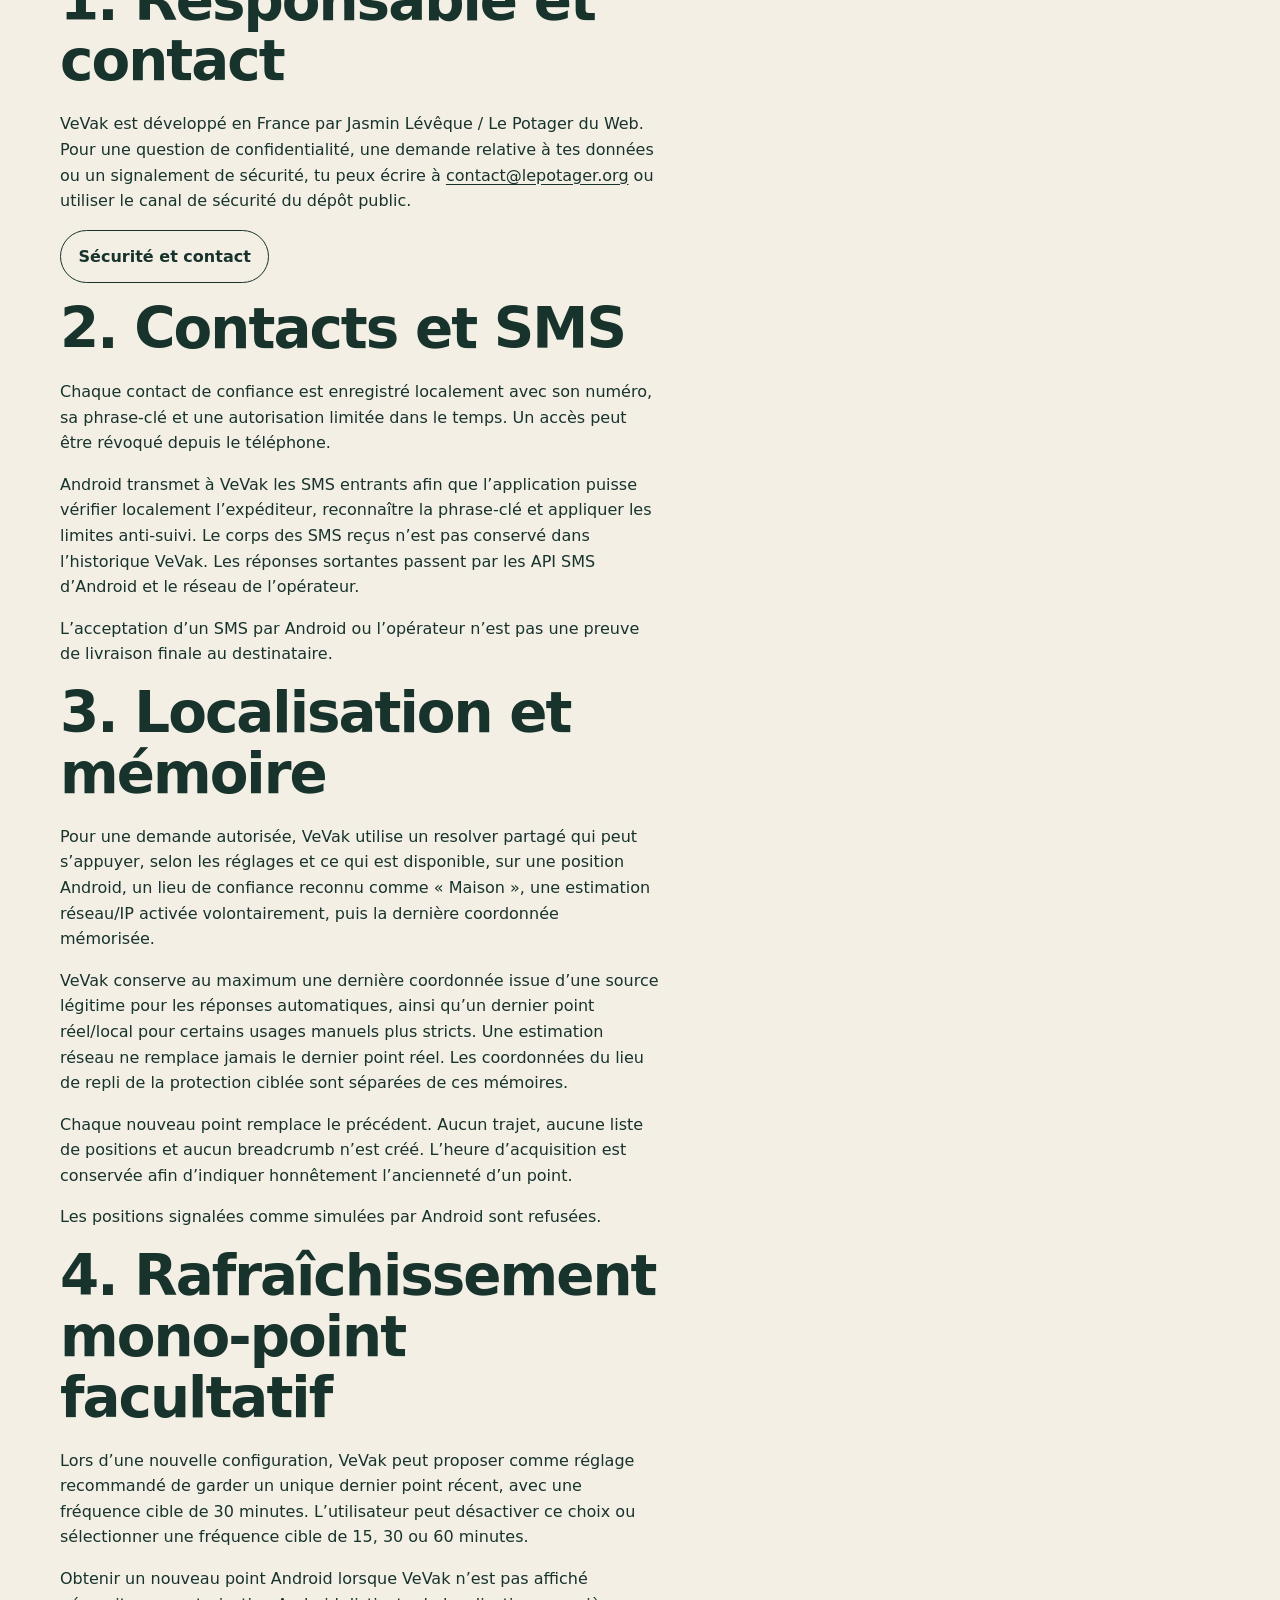
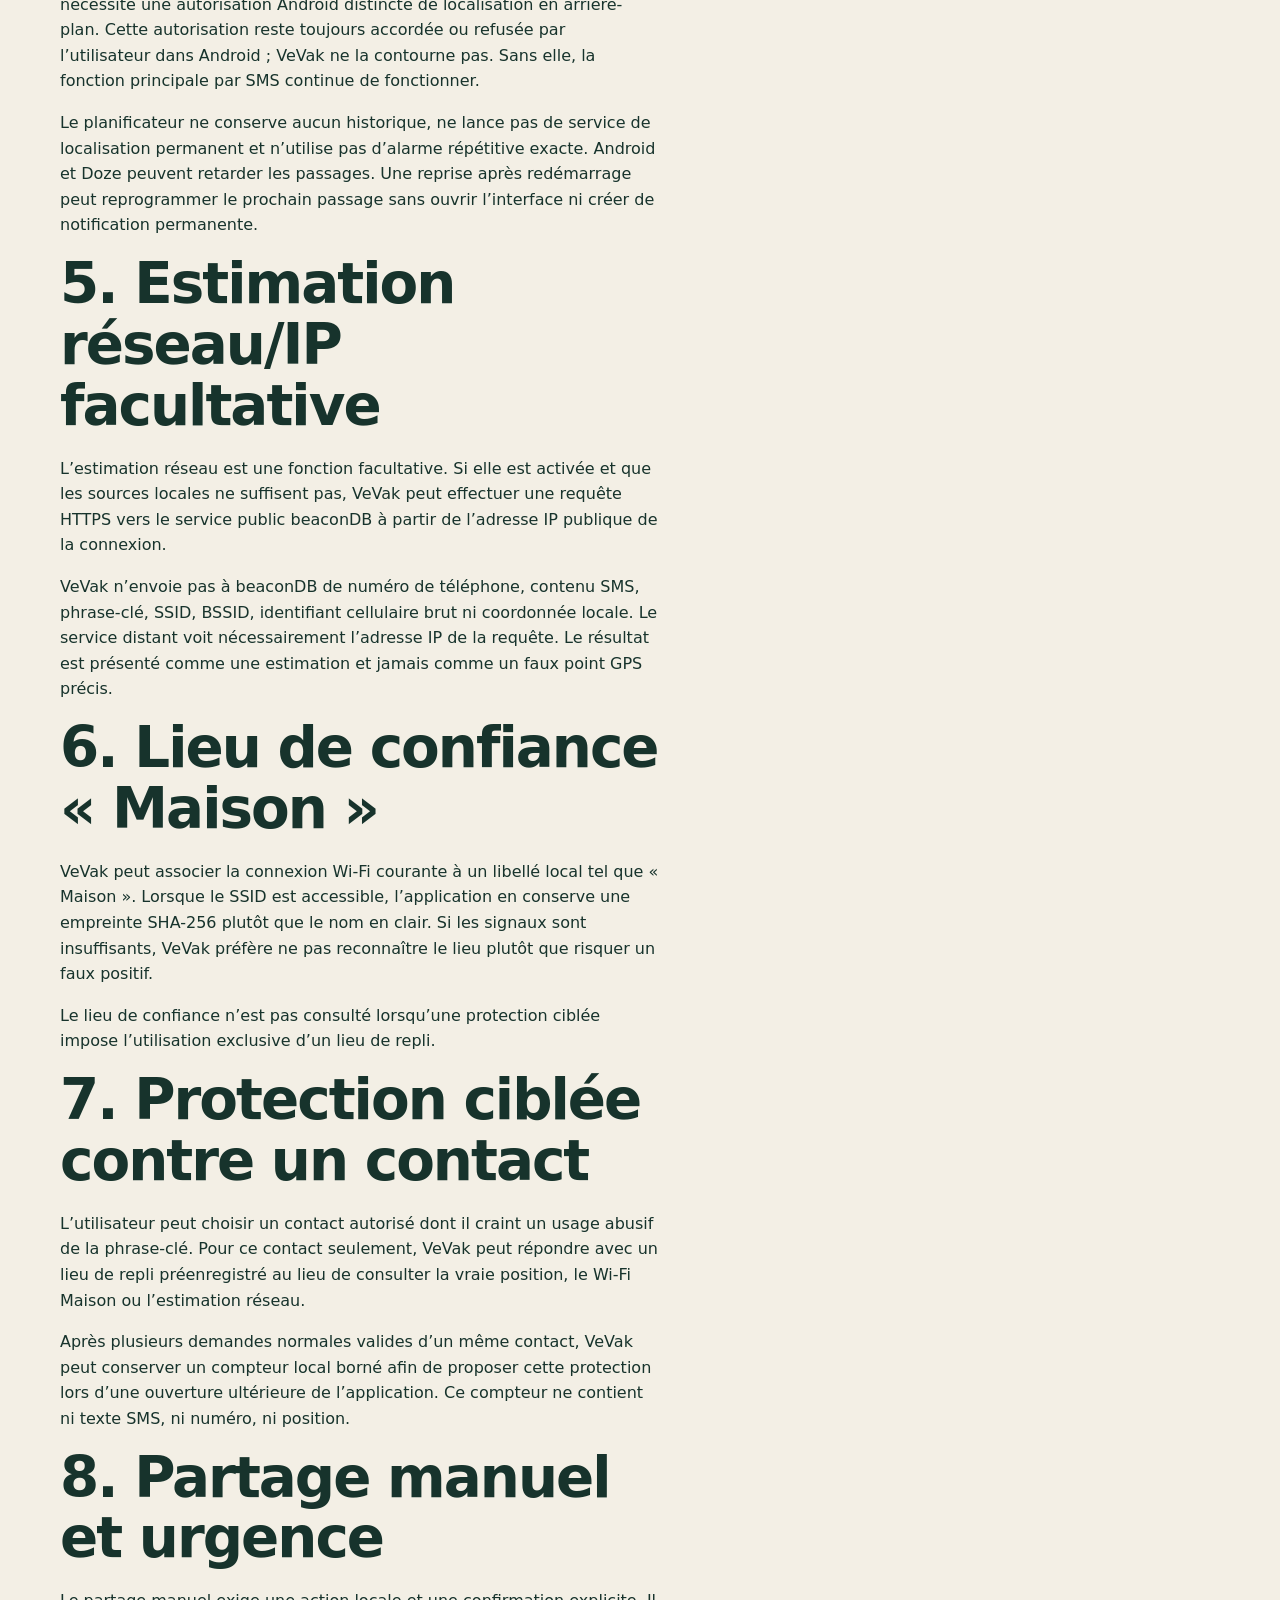
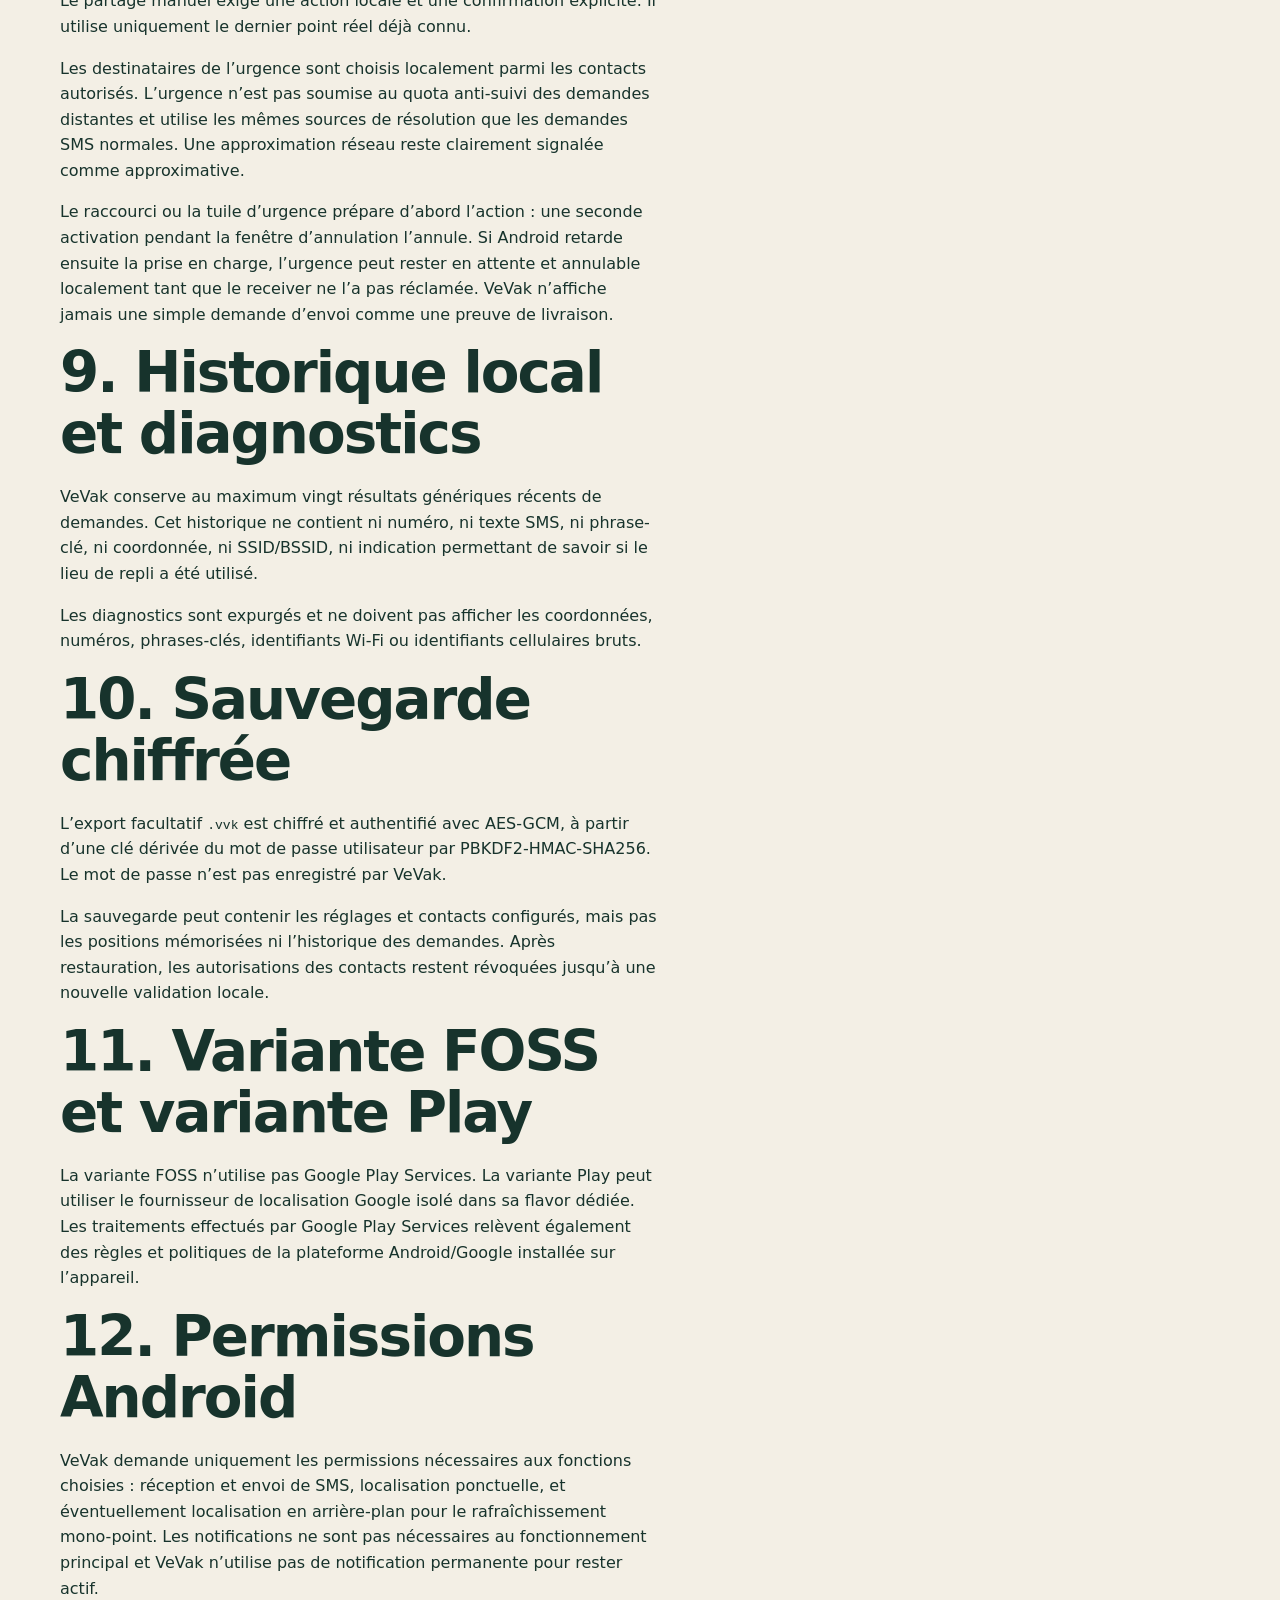
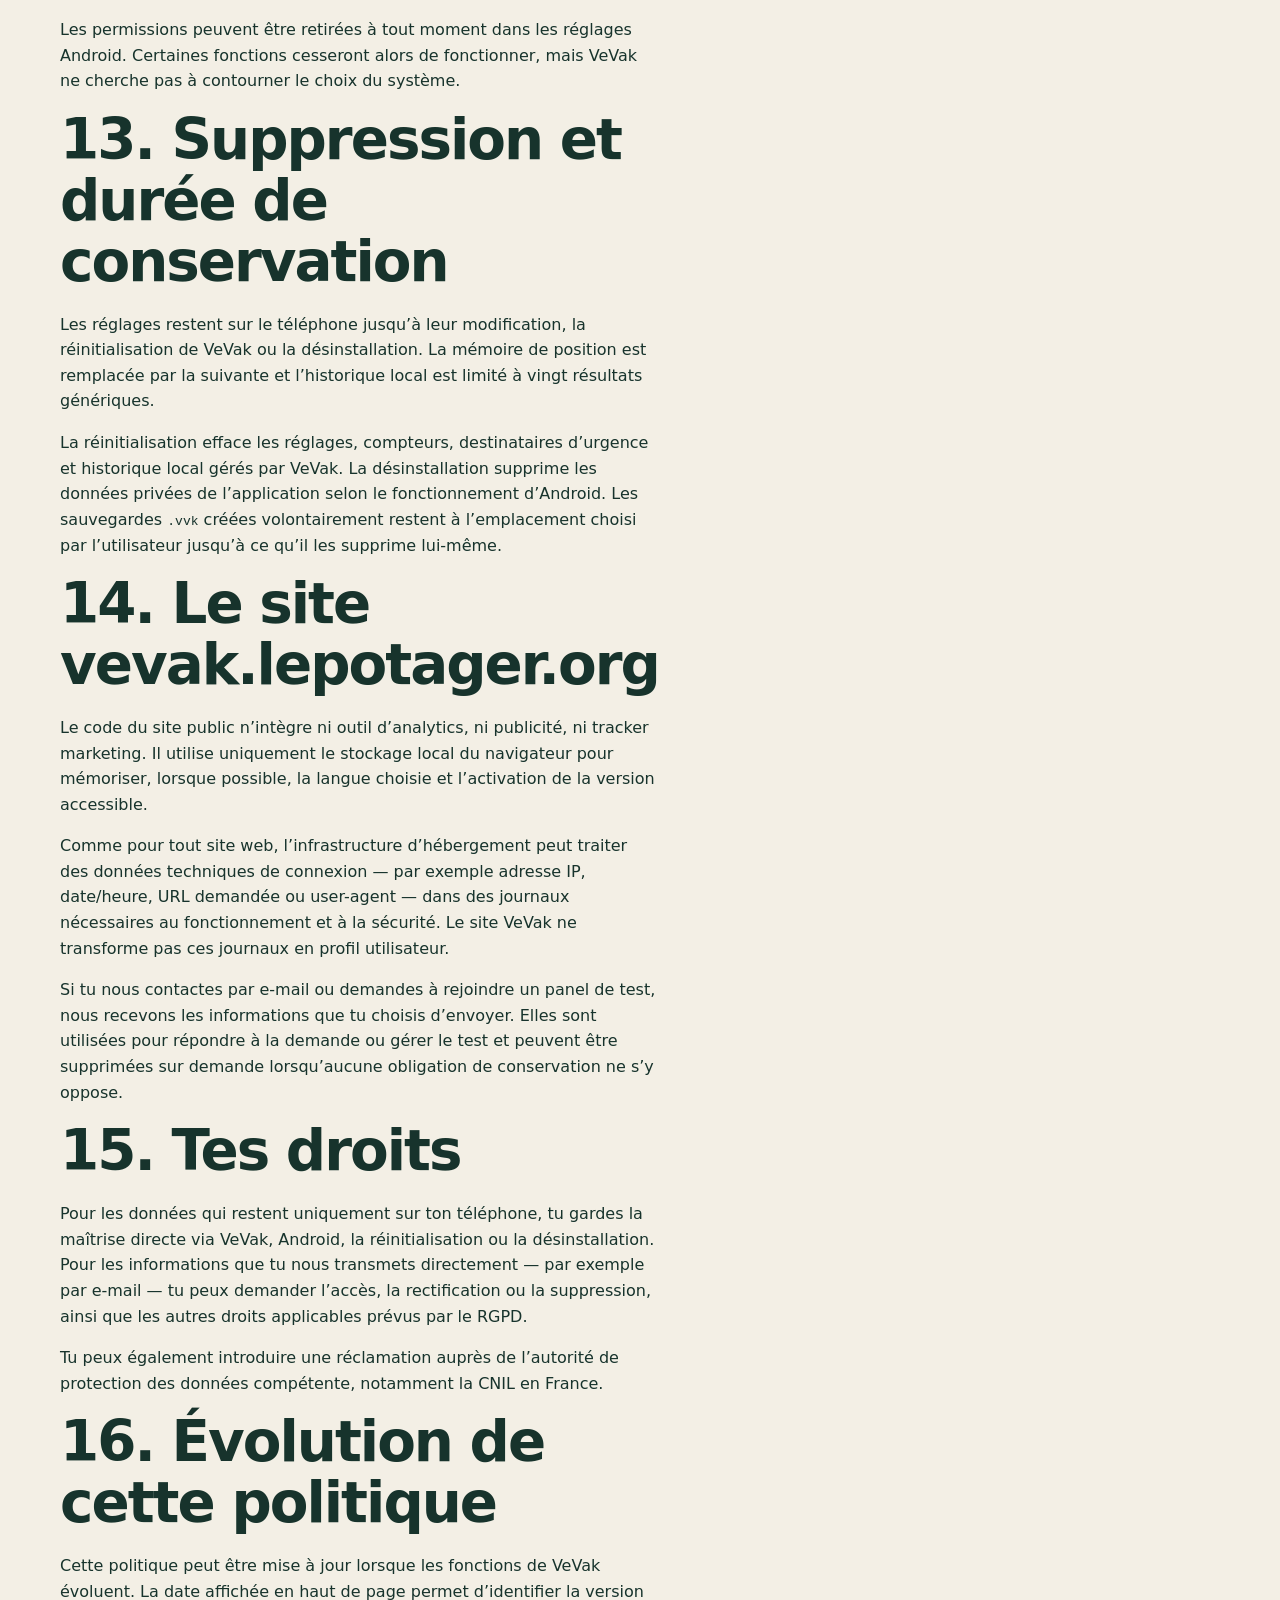
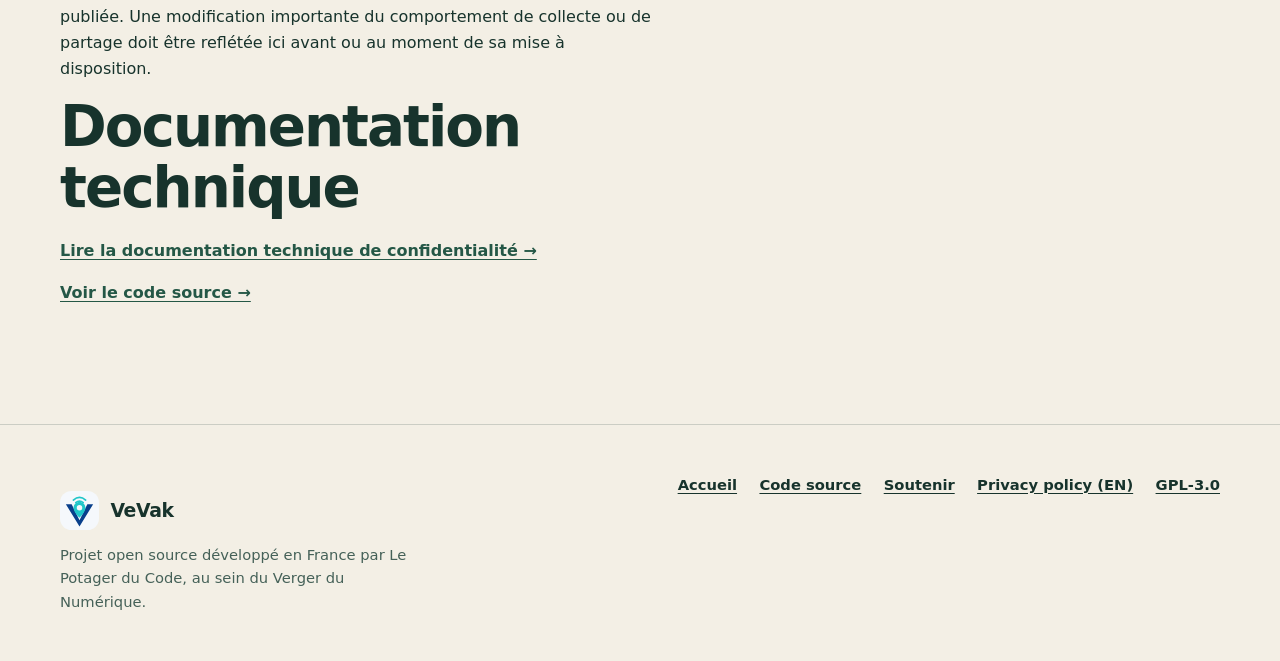
==== commit 50d83336: "fix: update VeVak footer brand architecture" ====
--- a/confidentialite/index.html
+++ b/confidentialite/index.html
@@ -139,7 +139,7 @@
     <div class="wrap footer-grid">
       <div>
         <a class="brand footer-brand" href="../"><span class="brand-mark" aria-hidden="true">V</span><span>VeVak</span></a>
-        <p>Projet open source développé en France par Le Potager du Web.</p>
+        <p>Projet open source développé en France par Le Potager du Code, au sein du Verger du Numérique.</p>
       </div>
       <div class="footer-links">
         <a href="../">Accueil</a>
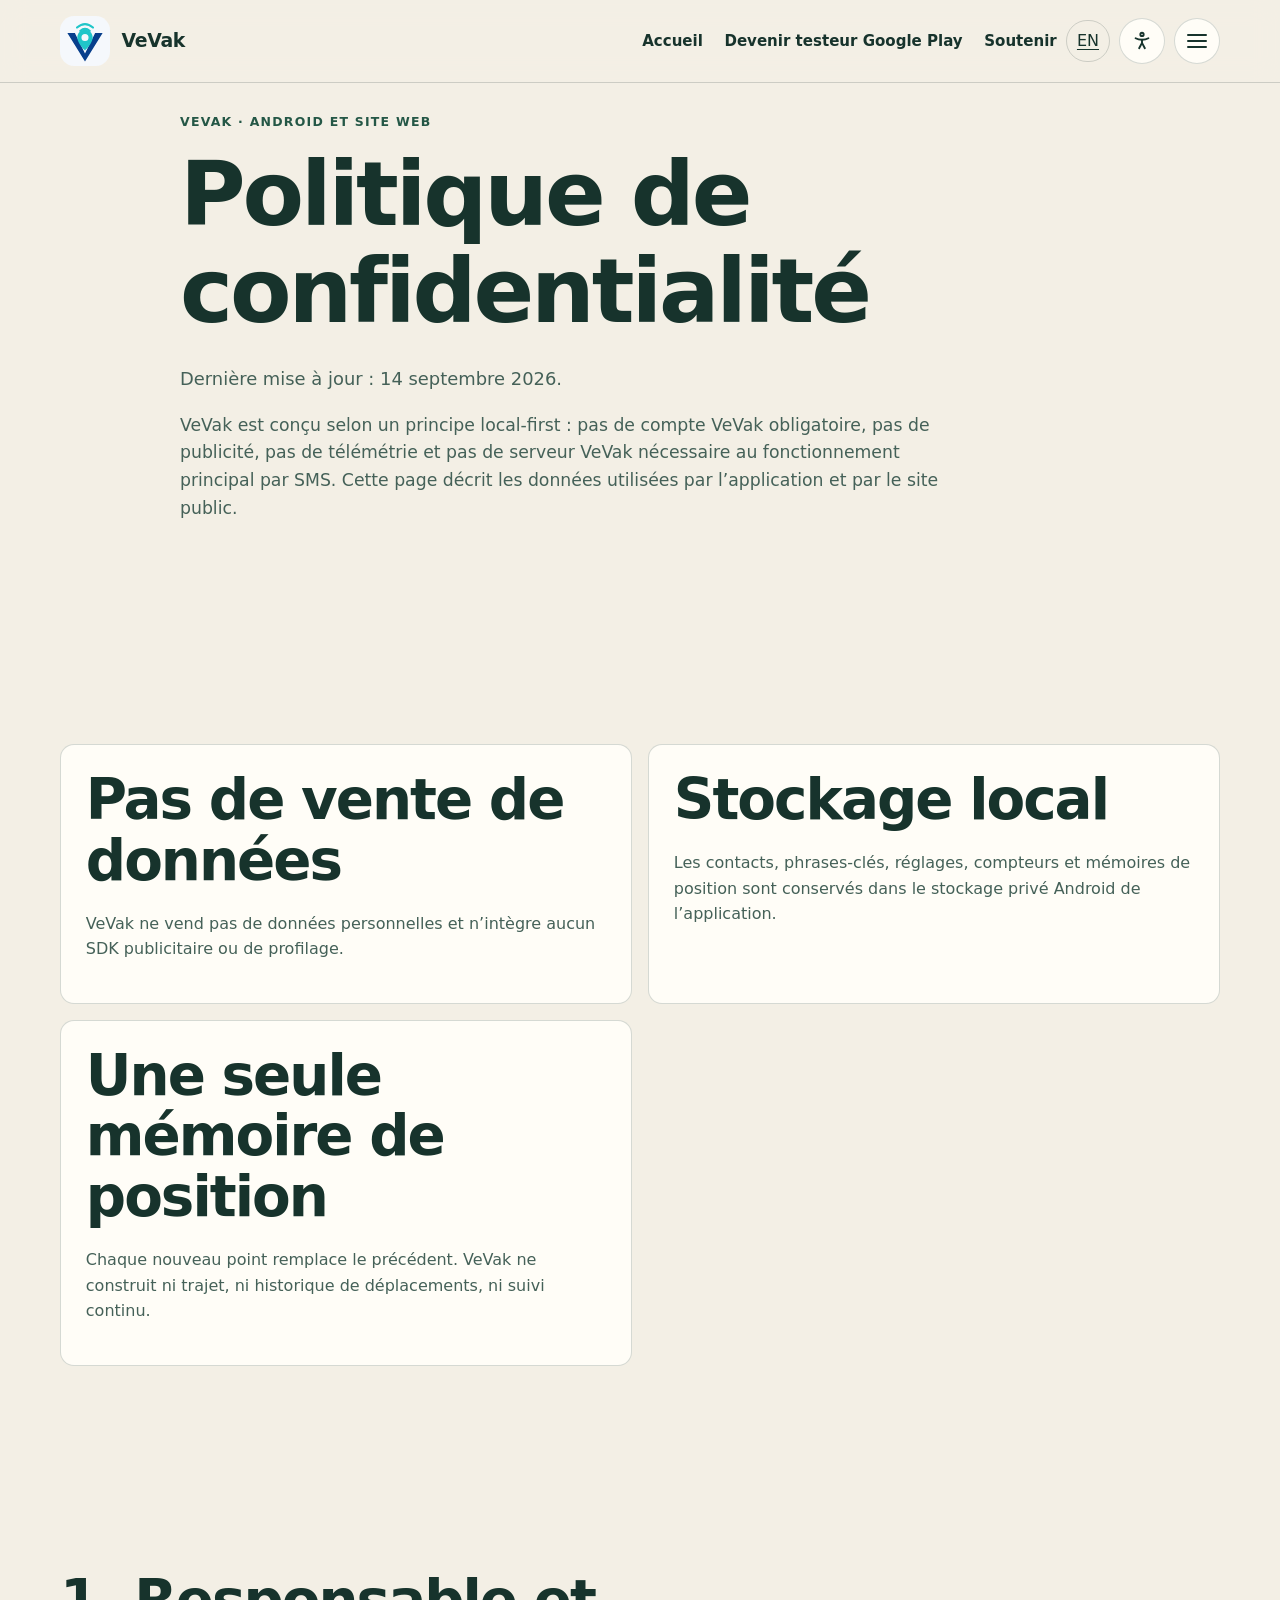
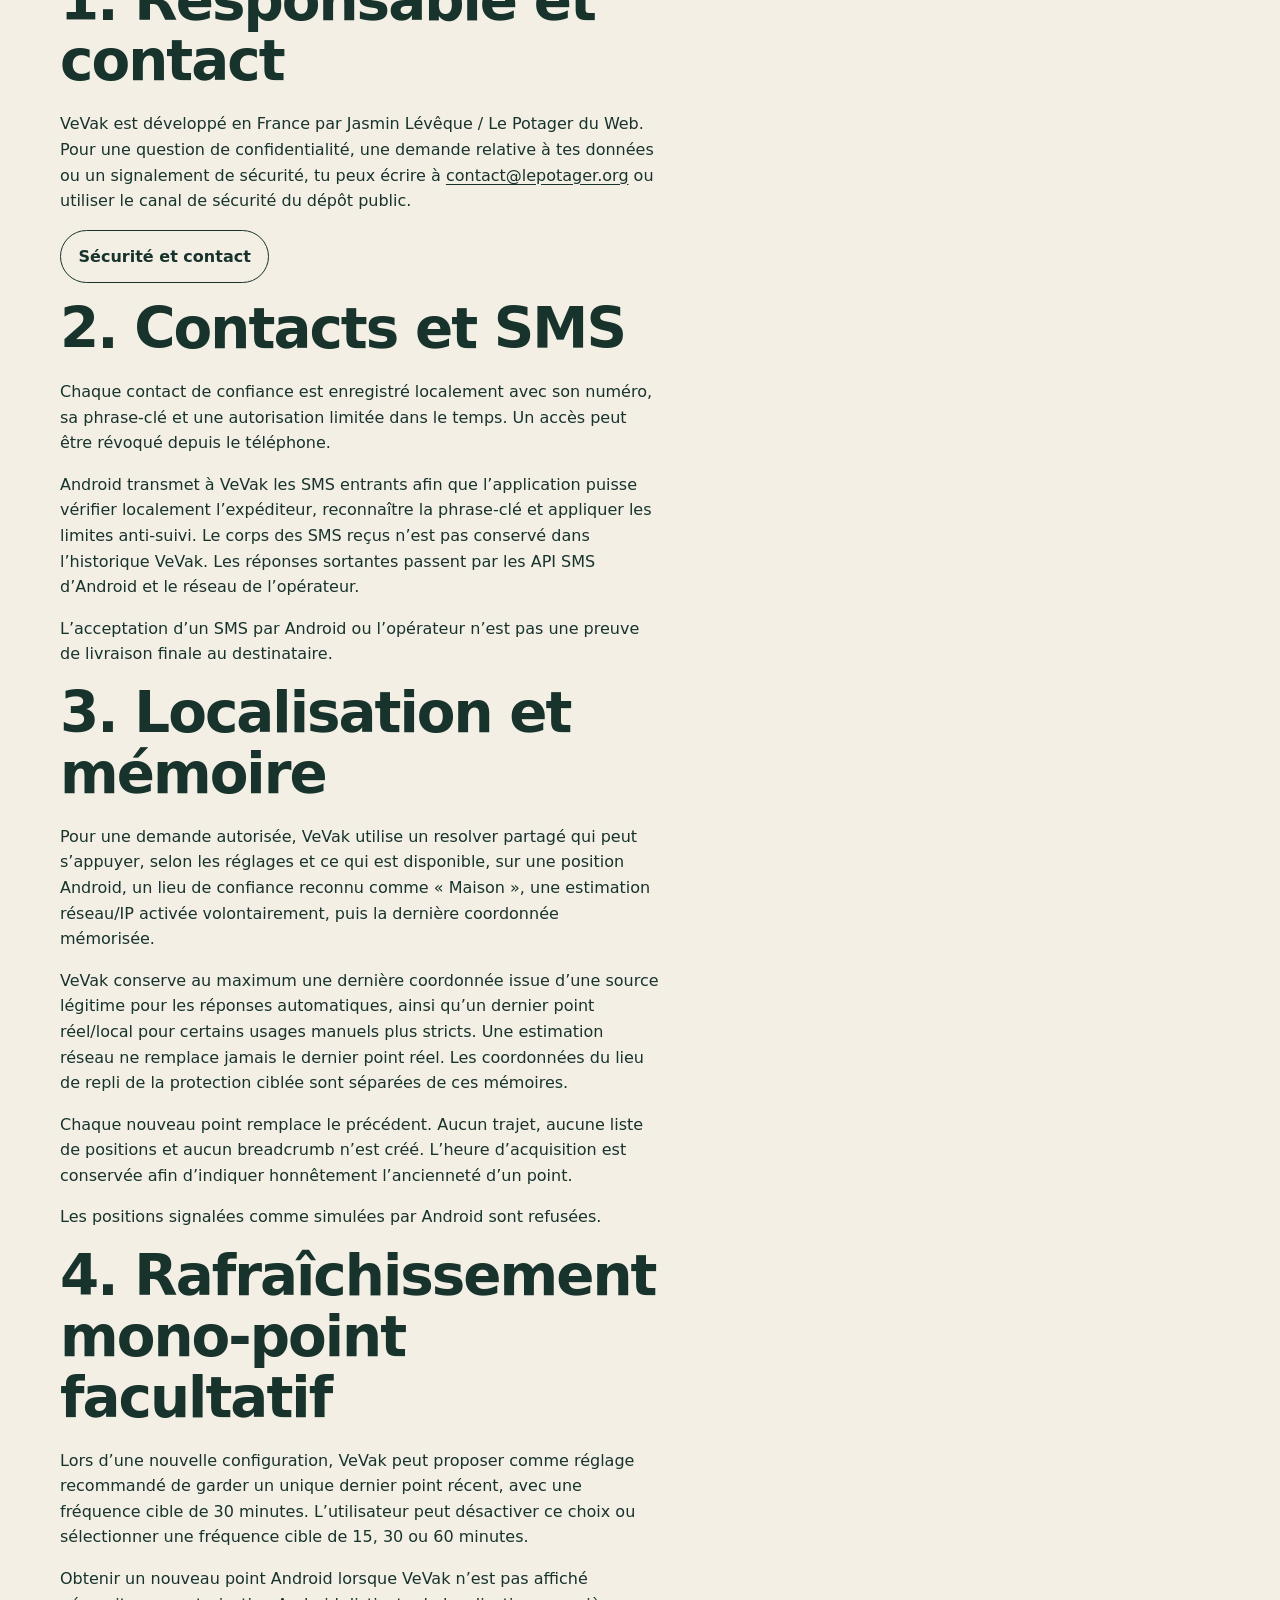
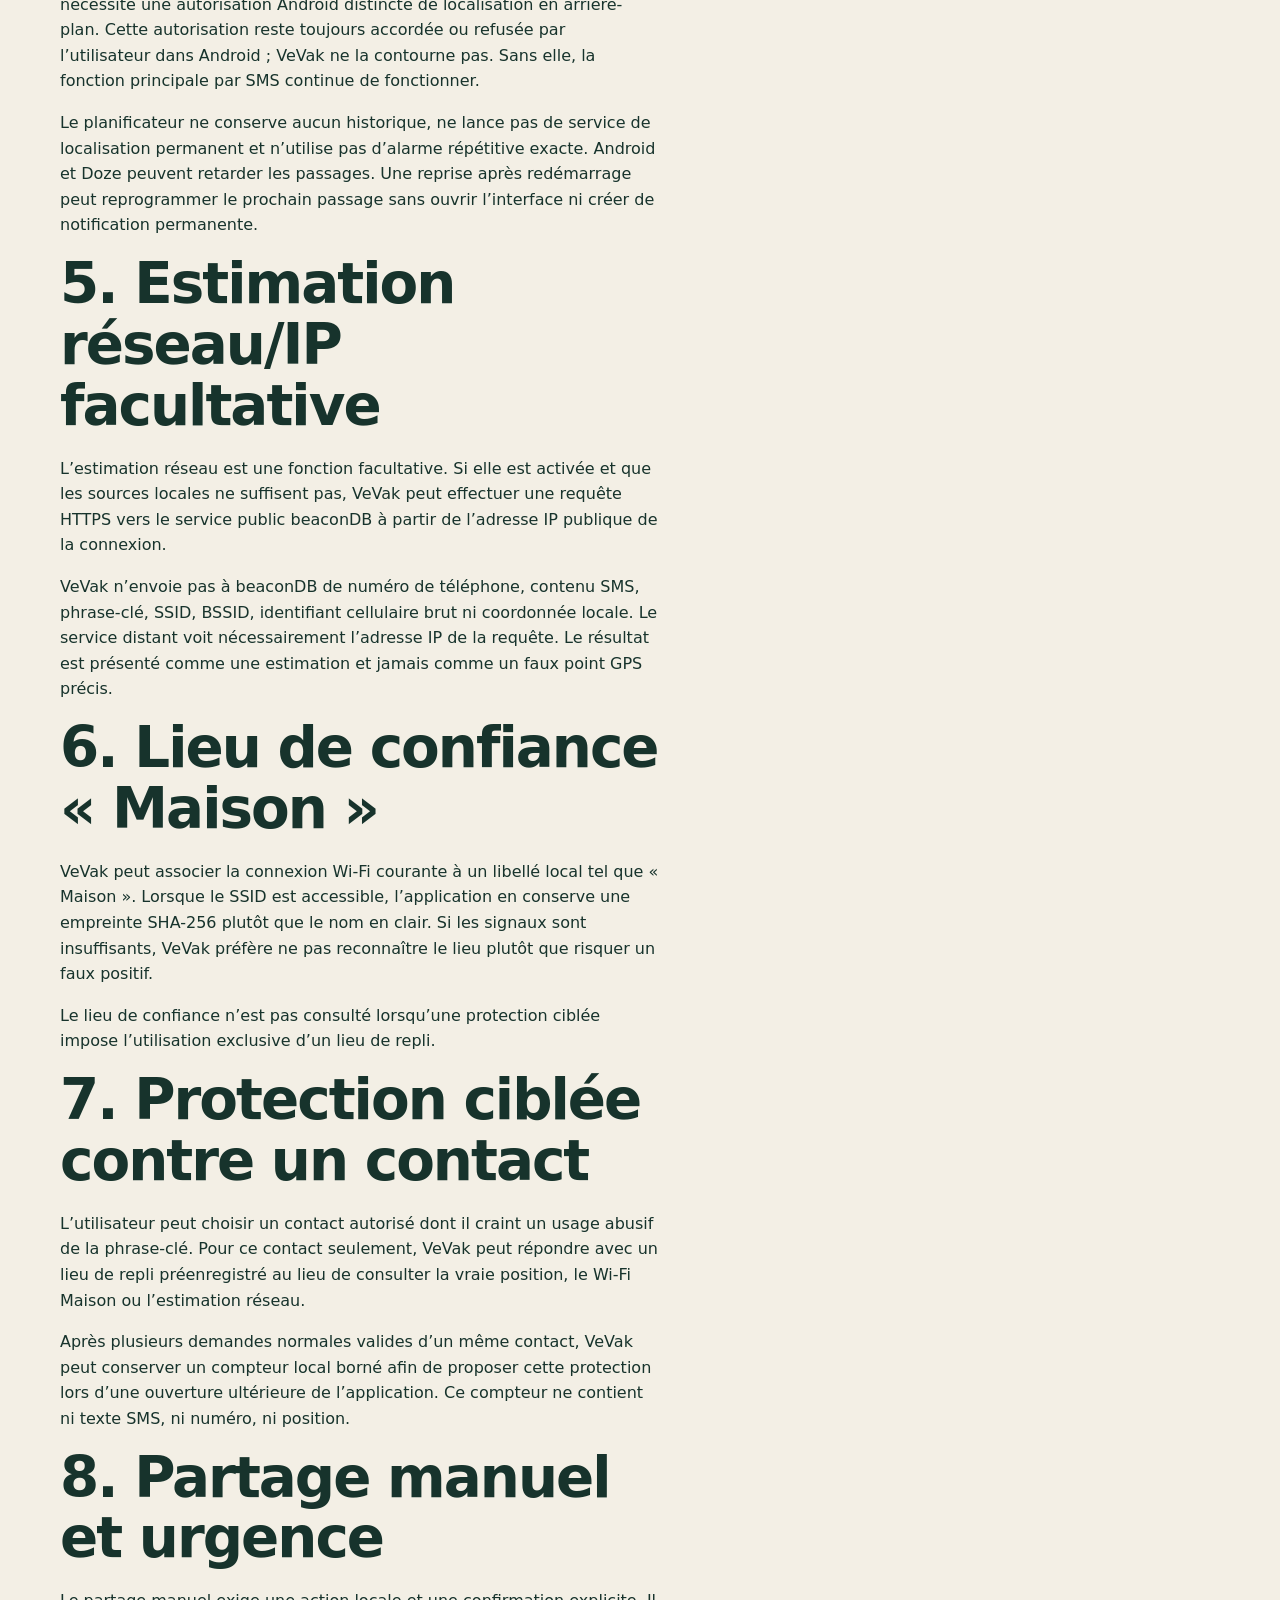
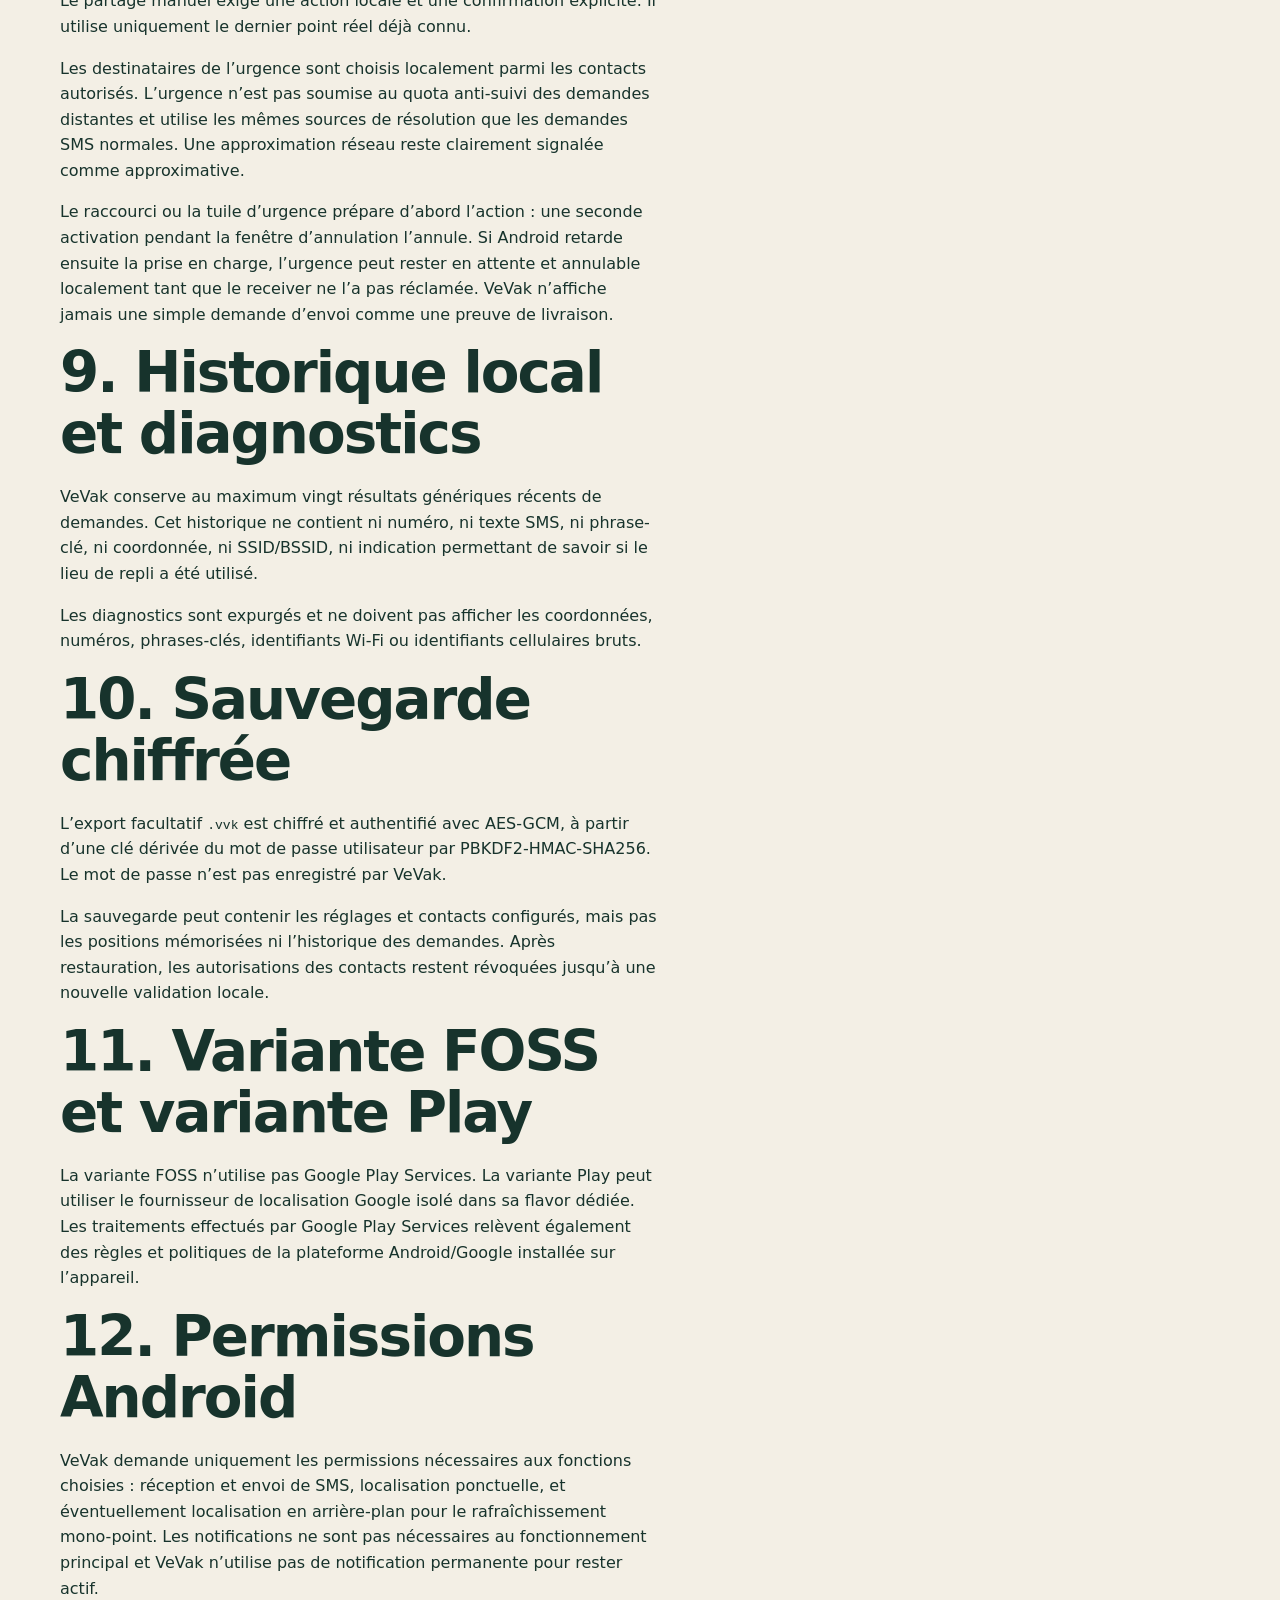
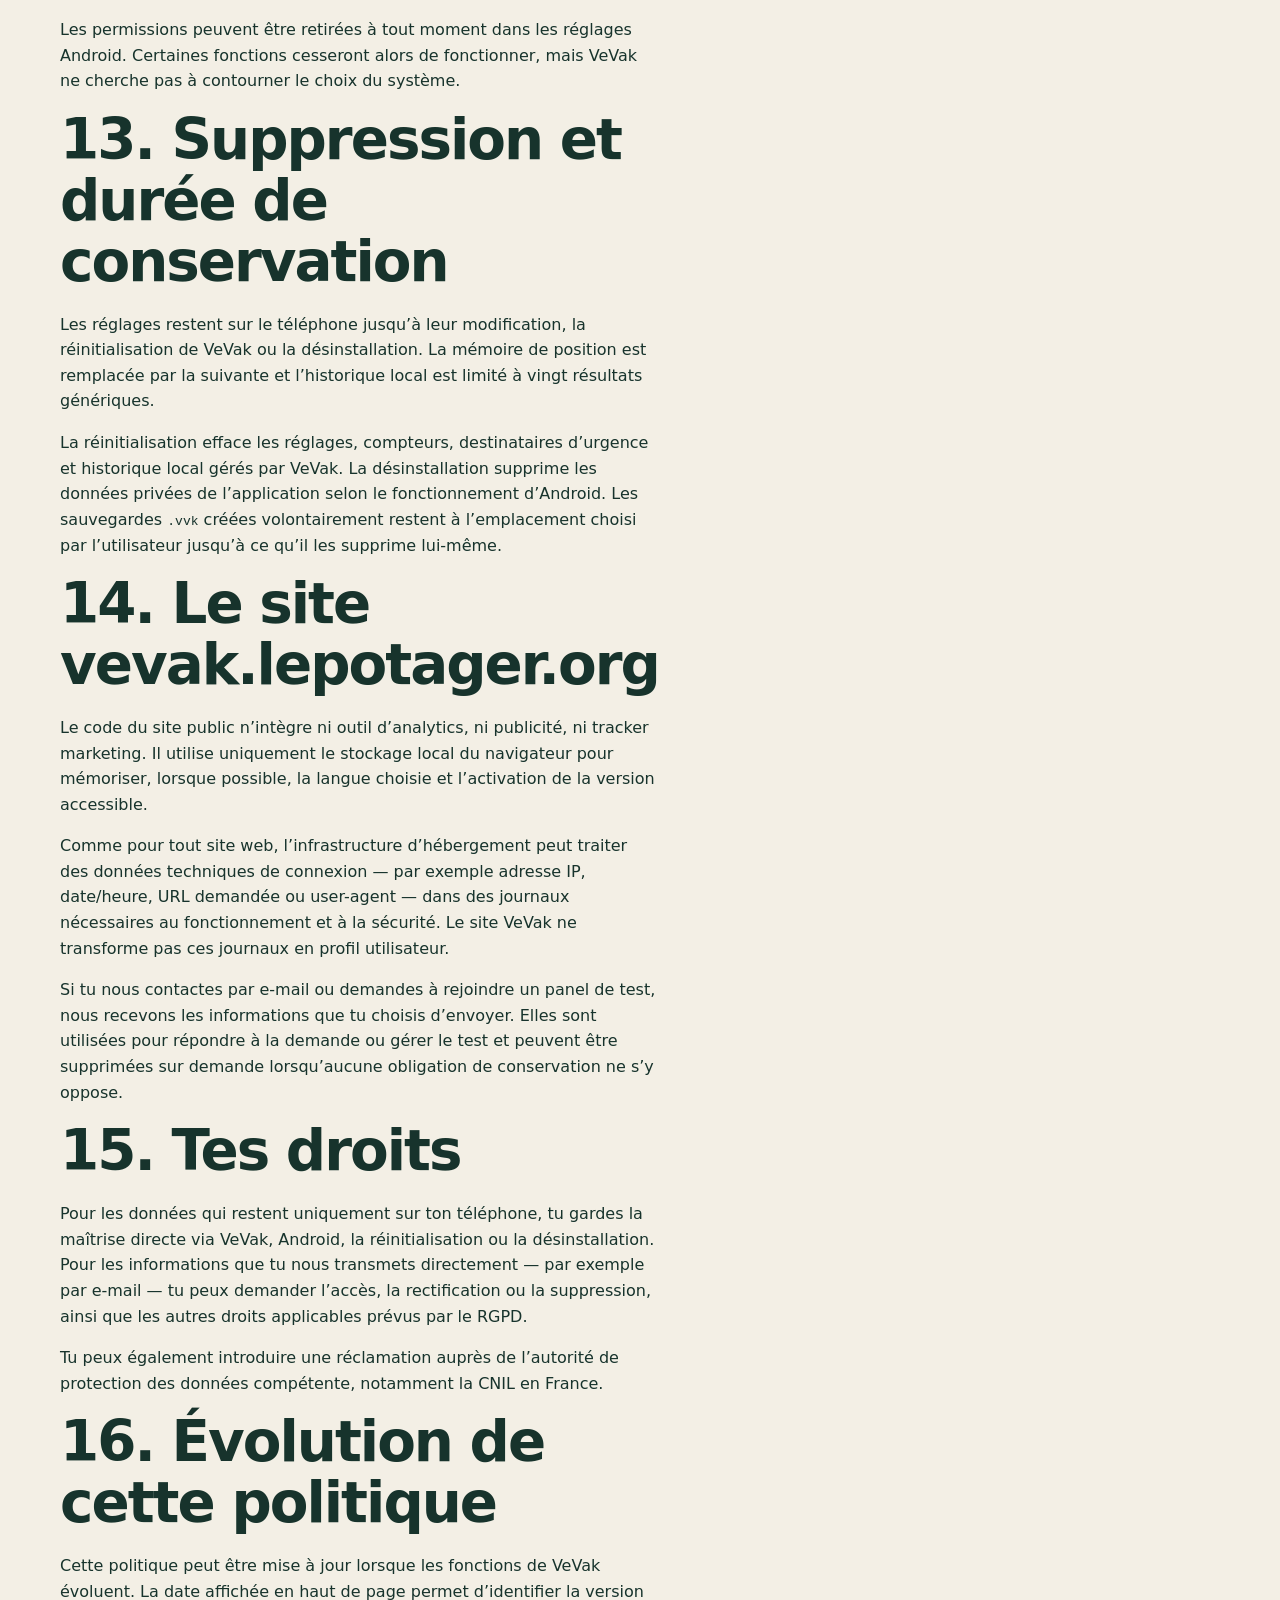
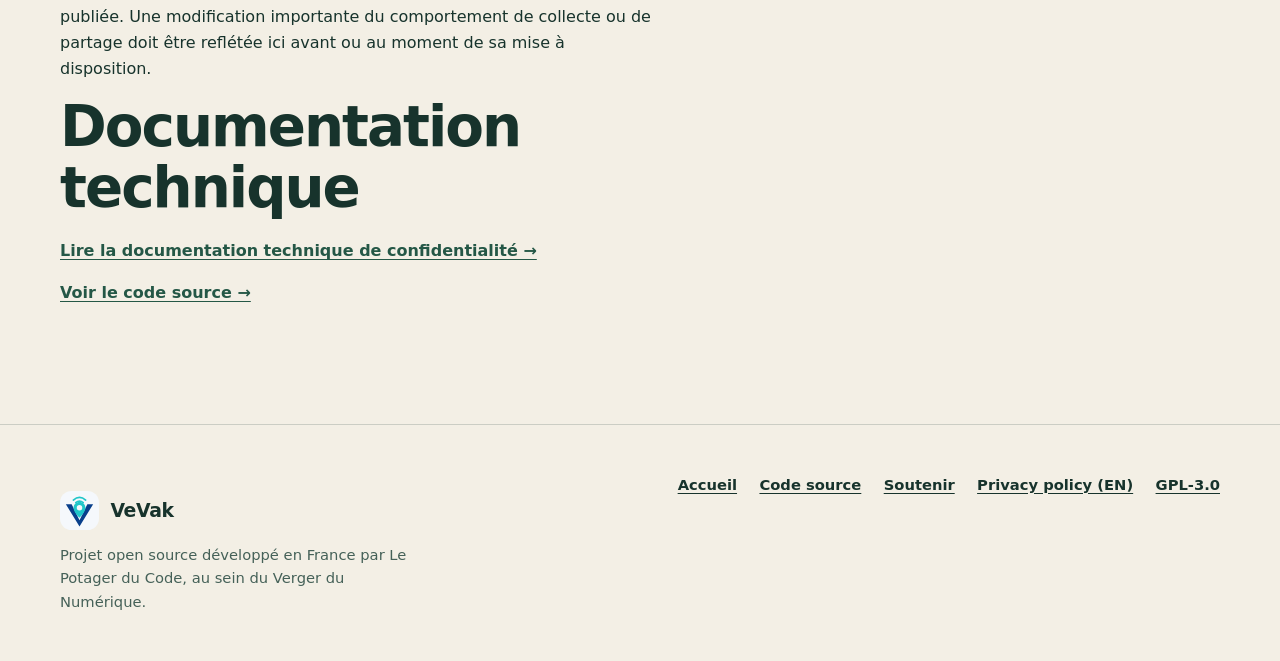
==== commit f0833e2c: "Remove legacy VeVak test page and point visitors to Google Play signup" ====
--- a/confidentialite/index.html
+++ b/confidentialite/index.html
@@ -24,7 +24,7 @@
       <div class="header-actions">
         <nav class="nav" id="vevak-navigation" data-site-nav data-open="false" aria-label="Navigation principale">
           <a href="../">Accueil</a>
-          <a href="../test/">Tester VeVak</a>
+          <a href="../#devenir-testeur">Devenir testeur Google Play</a>
           <a href="../soutenir/">Soutenir</a>
         </nav>
         <a class="lang-link" data-lang-choice="en" href="../en/privacy/" lang="en">EN</a>
--- a/assets/styles.css
+++ b/assets/styles.css
@@ -255,17 +255,208 @@
 }
 
 
-/* Optional accessible version: stronger contrast, readable type, no red accents. */
-.a11y-toggle{min-height:44px;padding:.5rem .75rem;border:2px solid var(--ink);background:var(--white);color:var(--ink);font:750 .82rem/1.2 system-ui,sans-serif;cursor:pointer}
-html[data-vevak-accessible="true"]{font-size:112.5%;scroll-behavior:auto}
-html[data-vevak-accessible="true"] body{--paper:#fff;--paper-2:#f2f4f5;--ink:#111820;--ink-soft:#34424c;--leaf:#005a70;--leaf-dark:#123b46;--signal:#005fcc;--signal-soft:#dfeaff;--white:#fff;background:#fff!important;background-image:none!important;color:var(--ink)!important;font-family:Verdana,Tahoma,Arial,sans-serif!important;line-height:1.78!important}
-html[data-vevak-accessible="true"] h1,html[data-vevak-accessible="true"] h2,html[data-vevak-accessible="true"] h3{font-family:Verdana,Tahoma,Arial,sans-serif!important;letter-spacing:.01em!important;line-height:1.3!important}
-html[data-vevak-accessible="true"] a{text-decoration:underline!important;text-underline-offset:.2em}
-html[data-vevak-accessible="true"] .site-header{background:#fff!important;backdrop-filter:none!important}
-html[data-vevak-accessible="true"] .card,html[data-vevak-accessible="true"] .phone,html[data-vevak-accessible="true"] .paper-note{box-shadow:none!important}
-html[data-vevak-accessible="true"] :focus-visible{outline:4px solid #005fcc!important;outline-offset:3px!important}
-html[data-vevak-accessible="true"] *,html[data-vevak-accessible="true"] *::before,html[data-vevak-accessible="true"] *::after{animation-duration:.01ms!important;animation-iteration-count:1!important;transition-duration:.01ms!important;scroll-behavior:auto!important}
-
+/* Optional accessible version: concrete visual simplification and stronger contrast. */
+.a11y-toggle{
+  min-height:44px;
+  padding:.5rem .75rem;
+  border:2px solid var(--ink);
+  background:var(--white);
+  color:var(--ink);
+  font:750 .82rem/1.2 system-ui,sans-serif;
+  cursor:pointer;
+}
+
+html[data-vevak-accessible="true"]{
+  font-size:112.5%;
+  scroll-behavior:auto;
+}
+
+html[data-vevak-accessible="true"] body{
+  --paper:#fff;
+  --paper-2:#f5f5f5;
+  --ink:#111;
+  --ink-soft:#222;
+  --leaf:#004c5f;
+  --leaf-dark:#003d4c;
+  --signal:#005fcc;
+  --signal-soft:#e8f0ff;
+  --line:#111;
+  --white:#fff;
+  --shadow:none;
+  --radius:6px;
+  --radius-sm:4px;
+  background:#fff!important;
+  background-image:none!important;
+  color:#111!important;
+  font-family:Verdana,Tahoma,Arial,sans-serif!important;
+  line-height:1.8!important;
+}
+
+html[data-vevak-accessible="true"] .wrap{
+  width:min(920px,calc(100% - 32px));
+}
+
+html[data-vevak-accessible="true"] h1,
+html[data-vevak-accessible="true"] h2,
+html[data-vevak-accessible="true"] h3{
+  font-family:Verdana,Tahoma,Arial,sans-serif!important;
+  letter-spacing:0!important;
+  line-height:1.3!important;
+  max-width:none!important;
+}
+
+html[data-vevak-accessible="true"] h1{
+  font-size:clamp(2.35rem,5vw,4rem)!important;
+}
+
+html[data-vevak-accessible="true"] h2{
+  font-size:clamp(1.8rem,3.5vw,2.8rem)!important;
+}
+
+html[data-vevak-accessible="true"] .eyebrow,
+html[data-vevak-accessible="true"] .kicker,
+html[data-vevak-accessible="true"] .roadmap-label{
+  text-transform:none!important;
+  letter-spacing:0!important;
+  font-size:.95rem!important;
+  color:#111!important;
+}
+
+html[data-vevak-accessible="true"] a{
+  color:#003d7a!important;
+  text-decoration:underline!important;
+  text-decoration-thickness:2px!important;
+  text-underline-offset:.22em!important;
+}
+
+html[data-vevak-accessible="true"] .site-header{
+  position:static!important;
+  background:#fff!important;
+  backdrop-filter:none!important;
+  border-bottom:2px solid #111!important;
+}
+
+html[data-vevak-accessible="true"] .hero{
+  padding:3rem 0!important;
+}
+
+html[data-vevak-accessible="true"] .hero-grid,
+html[data-vevak-accessible="true"] .split,
+html[data-vevak-accessible="true"] .participate-grid{
+  grid-template-columns:1fr!important;
+  gap:2rem!important;
+}
+
+html[data-vevak-accessible="true"] .hero-demo{
+  min-height:auto!important;
+  place-items:start!important;
+}
+
+html[data-vevak-accessible="true"] .hero-demo::before,
+html[data-vevak-accessible="true"] .hero-demo::after,
+html[data-vevak-accessible="true"] .paper-note{
+  display:none!important;
+}
+
+html[data-vevak-accessible="true"] .phone{
+  width:min(100%,420px)!important;
+  transform:none!important;
+  box-shadow:none!important;
+  border-radius:8px!important;
+  border-width:2px!important;
+}
+
+html[data-vevak-accessible="true"] .phone-screen{
+  min-height:auto!important;
+  border-radius:4px!important;
+}
+
+html[data-vevak-accessible="true"] .button{
+  border:2px solid #111!important;
+  border-radius:4px!important;
+  background:#fff!important;
+  color:#111!important;
+  box-shadow:none!important;
+  transform:none!important;
+  min-height:48px!important;
+}
+
+html[data-vevak-accessible="true"] .button.primary{
+  background:#111!important;
+  color:#fff!important;
+}
+
+html[data-vevak-accessible="true"] .button.primary,
+html[data-vevak-accessible="true"] .button.primary:visited{
+  color:#fff!important;
+  text-decoration:none!important;
+}
+
+html[data-vevak-accessible="true"] .chips li,
+html[data-vevak-accessible="true"] .card,
+html[data-vevak-accessible="true"] .roadmap-card,
+html[data-vevak-accessible="true"] .steps,
+html[data-vevak-accessible="true"] .steps li,
+html[data-vevak-accessible="true"] .tester-card{
+  border-radius:4px!important;
+  box-shadow:none!important;
+}
+
+html[data-vevak-accessible="true"] .section.tinted,
+html[data-vevak-accessible="true"] .final-card{
+  background:#fff!important;
+  color:#111!important;
+}
+
+html[data-vevak-accessible="true"] .final-card{
+  border:2px solid #111!important;
+  border-radius:4px!important;
+  box-shadow:none!important;
+}
+
+html[data-vevak-accessible="true"] .final-card p,
+html[data-vevak-accessible="true"] .final-card .kicker,
+html[data-vevak-accessible="true"] .roadmap-card.current,
+html[data-vevak-accessible="true"] .roadmap-card.current p,
+html[data-vevak-accessible="true"] .roadmap-card.current li,
+html[data-vevak-accessible="true"] .roadmap-card.current .roadmap-label{
+  color:#111!important;
+}
+
+html[data-vevak-accessible="true"] .roadmap-card.current{
+  background:#fff!important;
+  border:2px solid #111!important;
+}
+
+html[data-vevak-accessible="true"] .warning-box{
+  background:#fff!important;
+  border:3px solid #111!important;
+  border-radius:4px!important;
+}
+
+html[data-vevak-accessible="true"] .warning-icon{
+  background:#111!important;
+  color:#fff!important;
+}
+
+html[data-vevak-accessible="true"] .status-dot{
+  background:#005fcc!important;
+  box-shadow:none!important;
+  border:2px solid #111!important;
+}
+
+html[data-vevak-accessible="true"] :focus-visible{
+  outline:4px solid #005fcc!important;
+  outline-offset:4px!important;
+}
+
+html[data-vevak-accessible="true"] *,
+html[data-vevak-accessible="true"] *::before,
+html[data-vevak-accessible="true"] *::after{
+  animation:none!important;
+  transition:none!important;
+  scroll-behavior:auto!important;
+}
 
 /* Header unifié des sites du Potager : navigation et actions restent distinctes. */
 .brand-copy{display:flex;flex-direction:column;min-width:0;line-height:1.05}
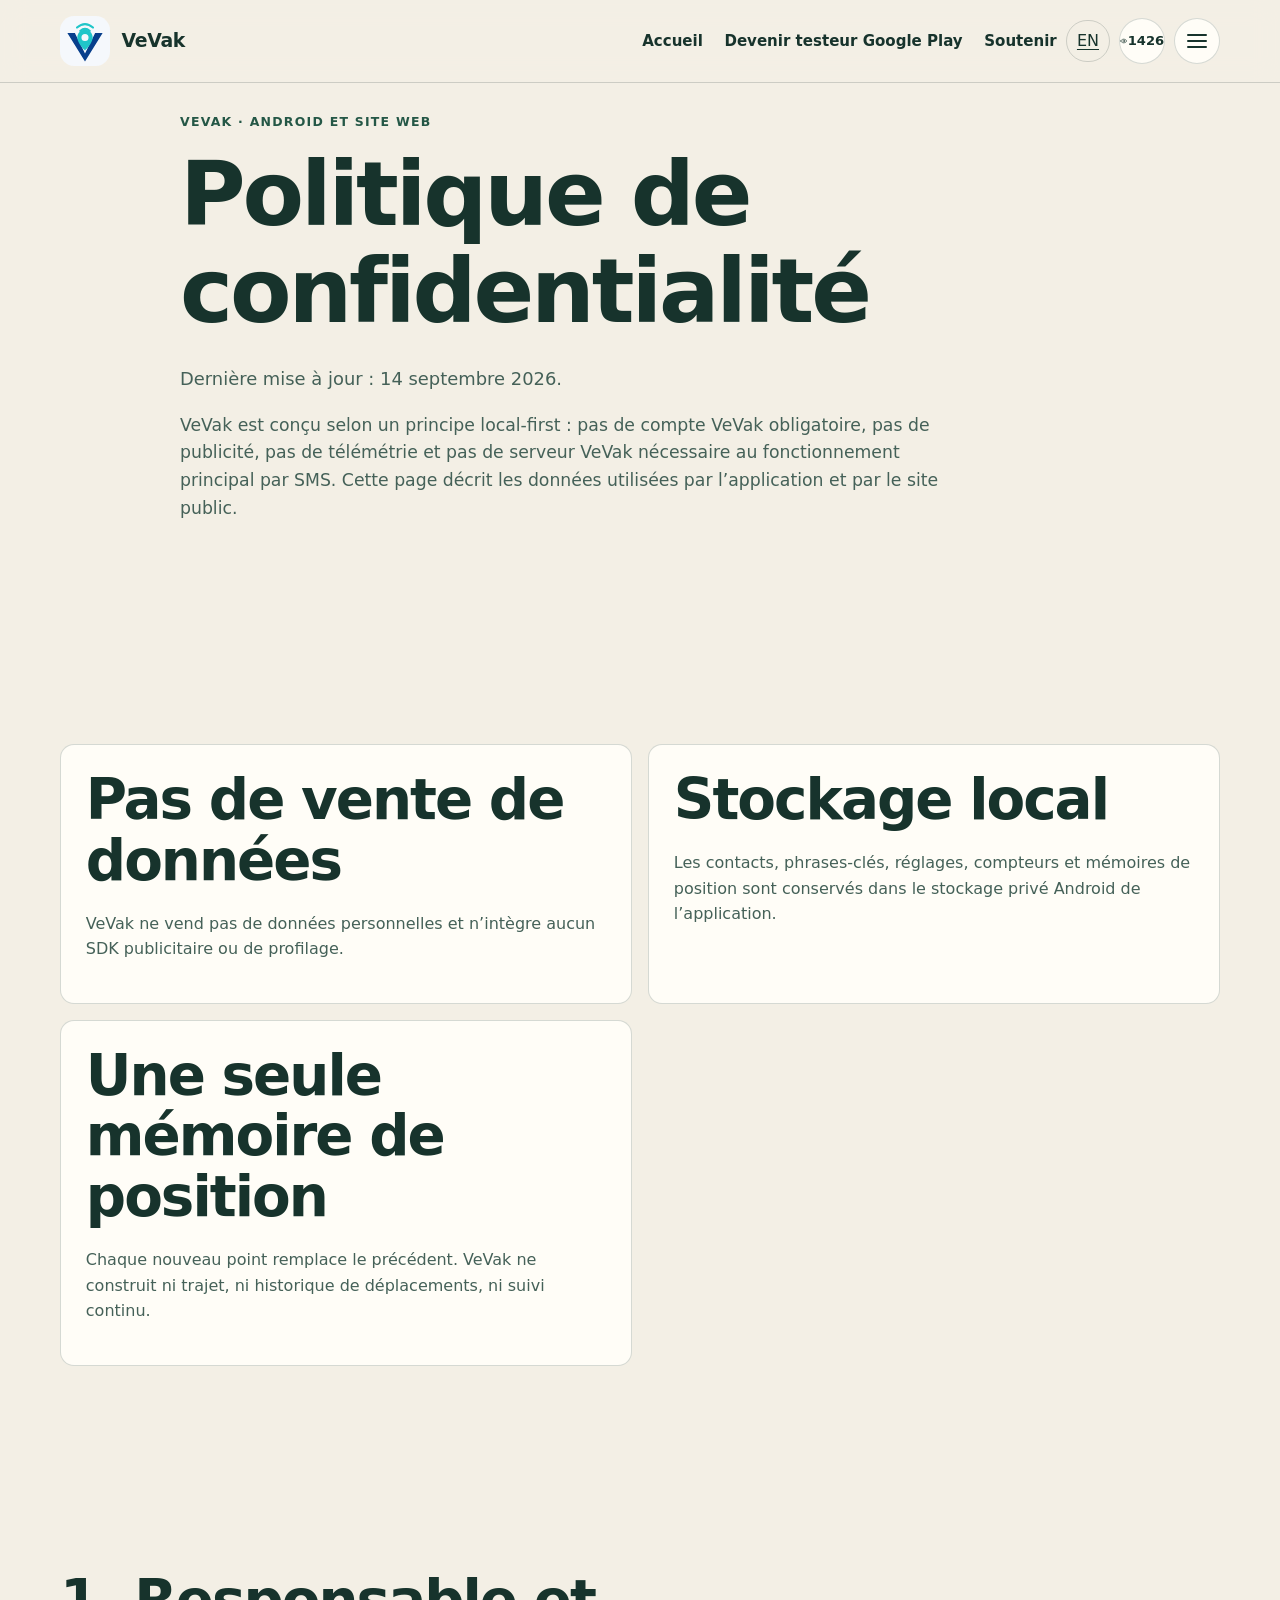
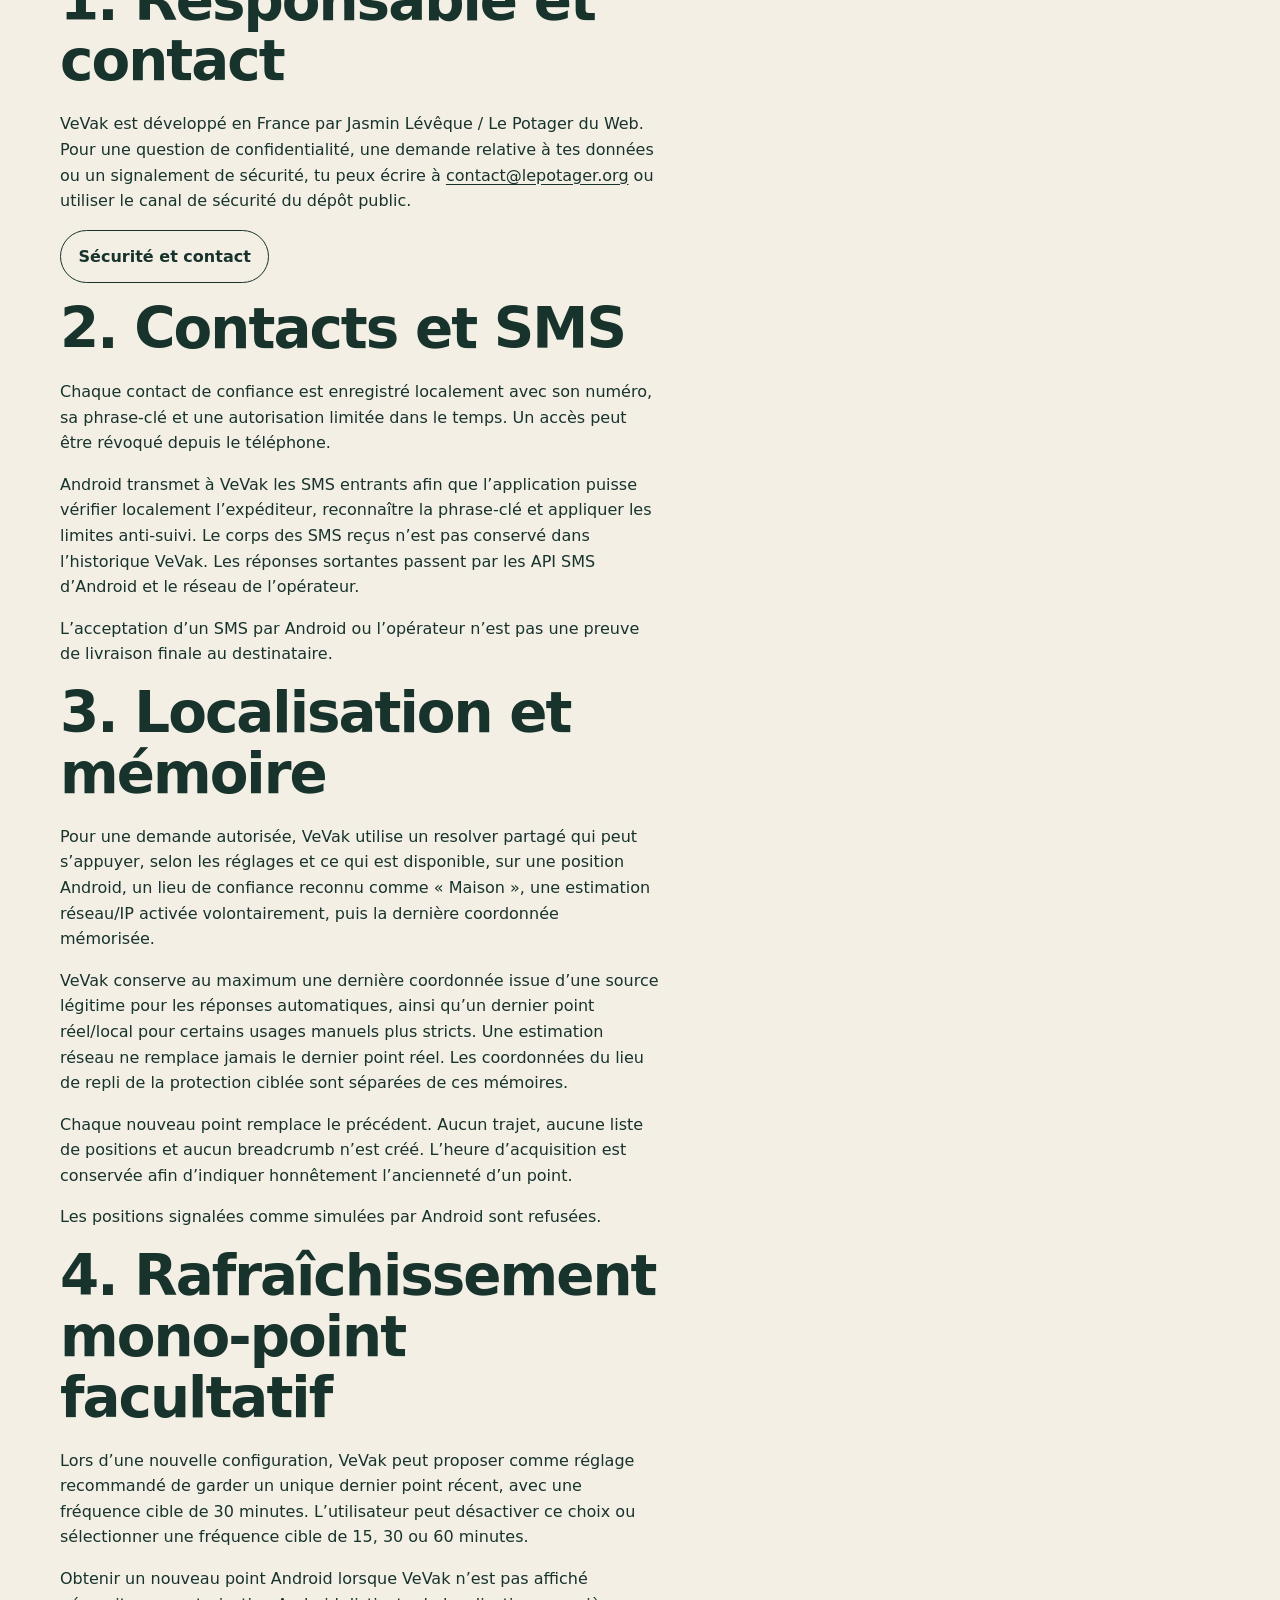
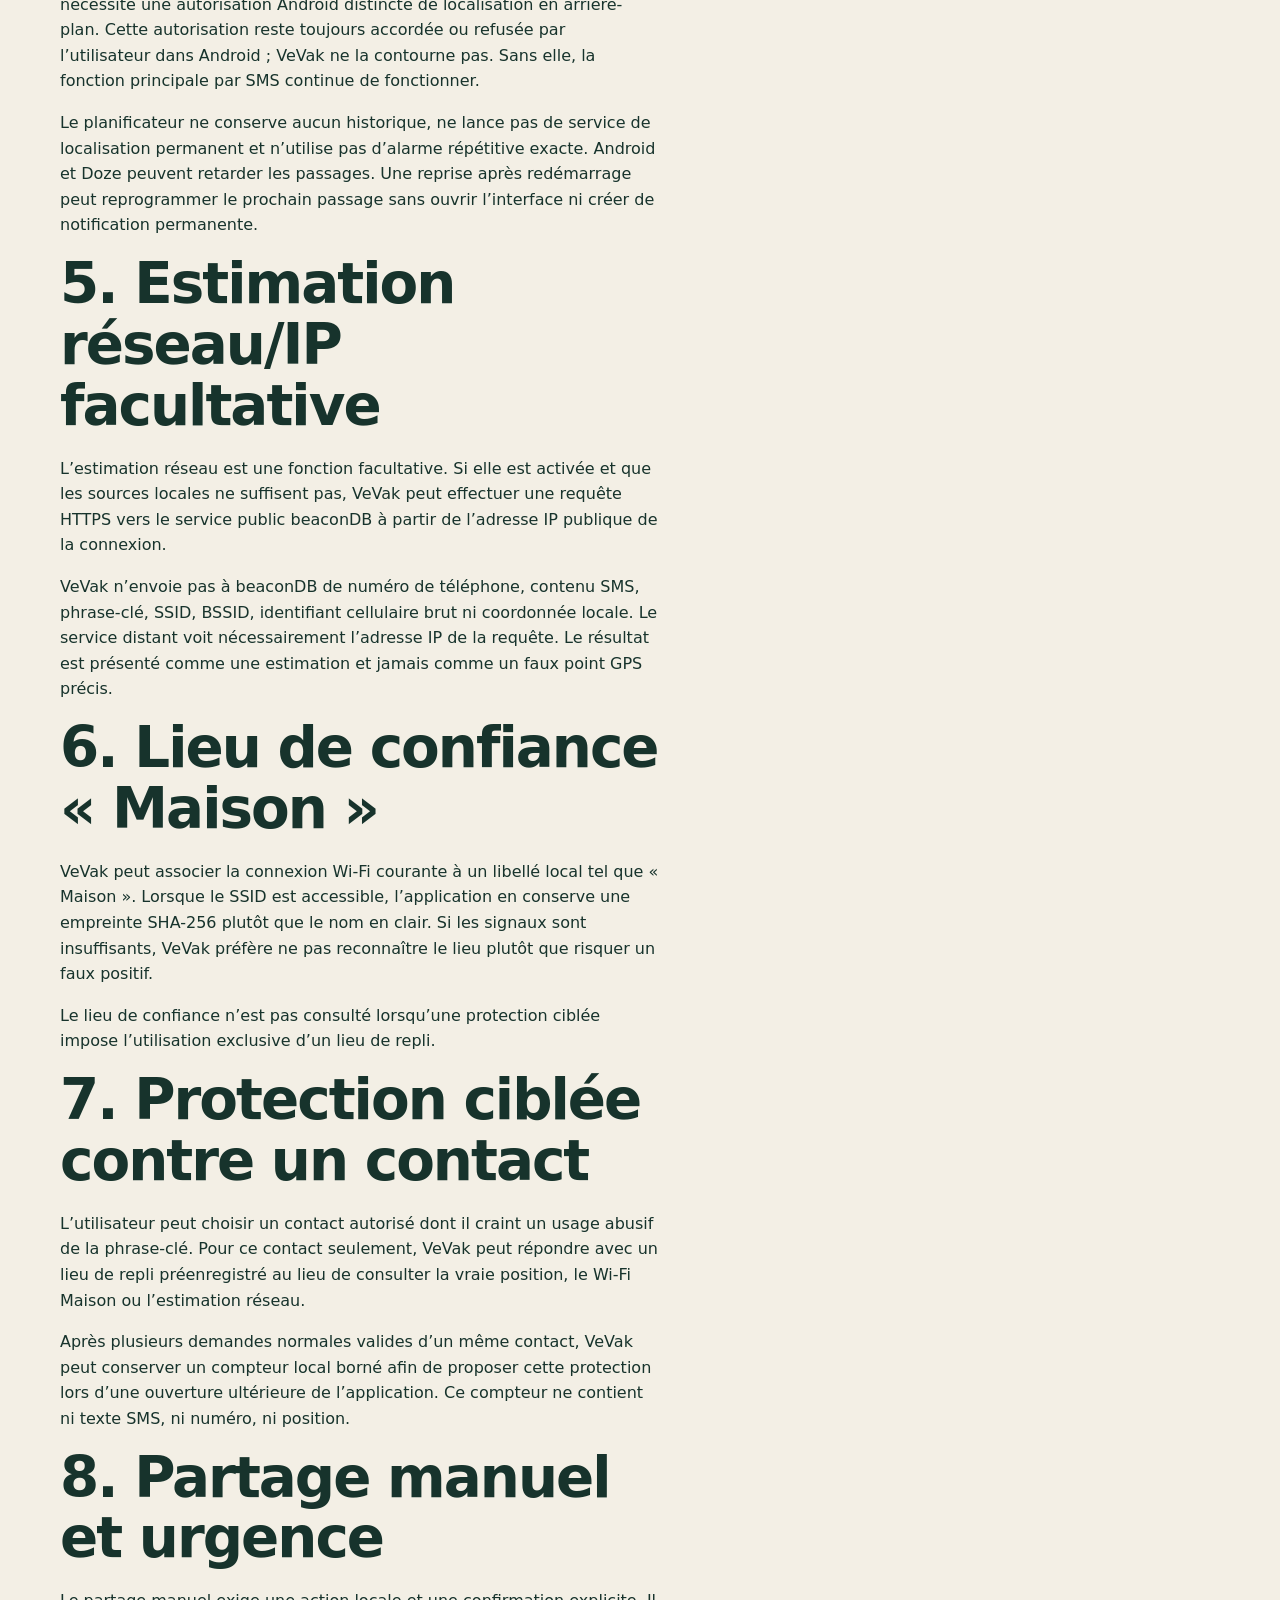
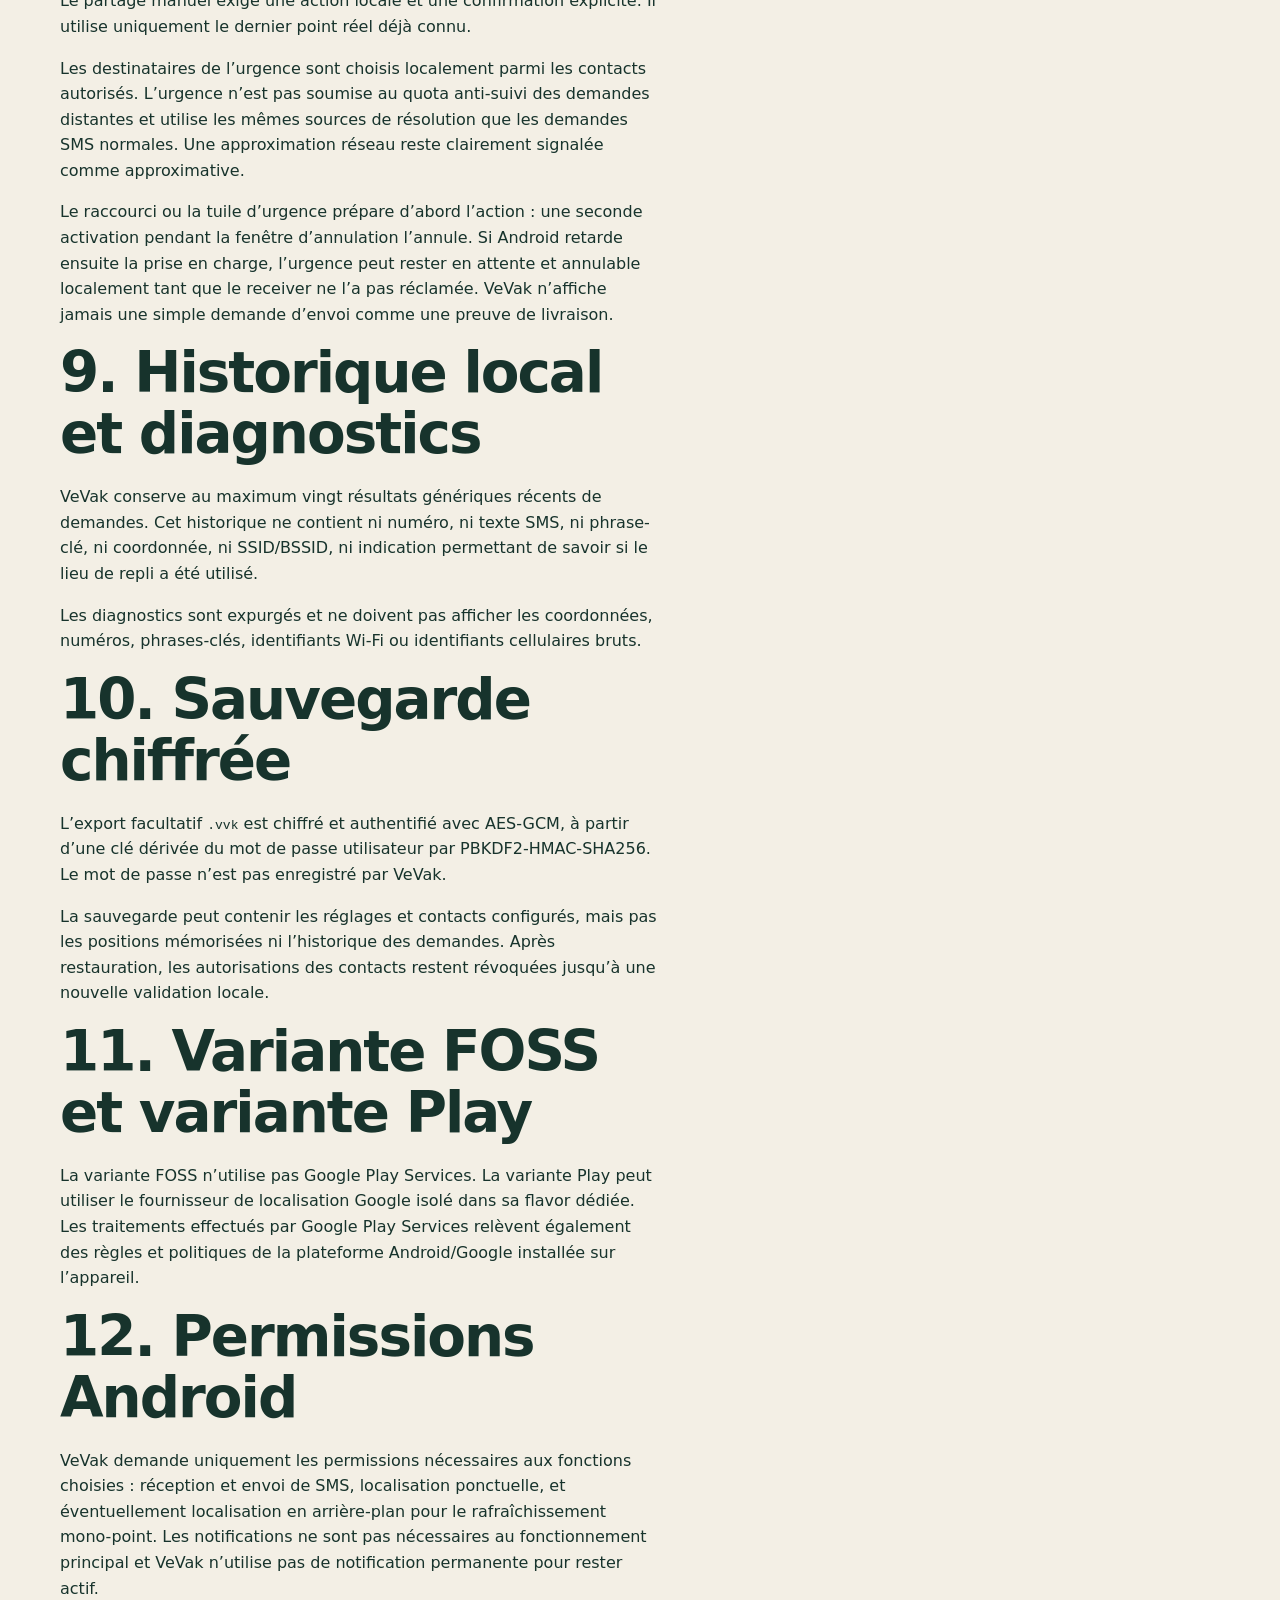
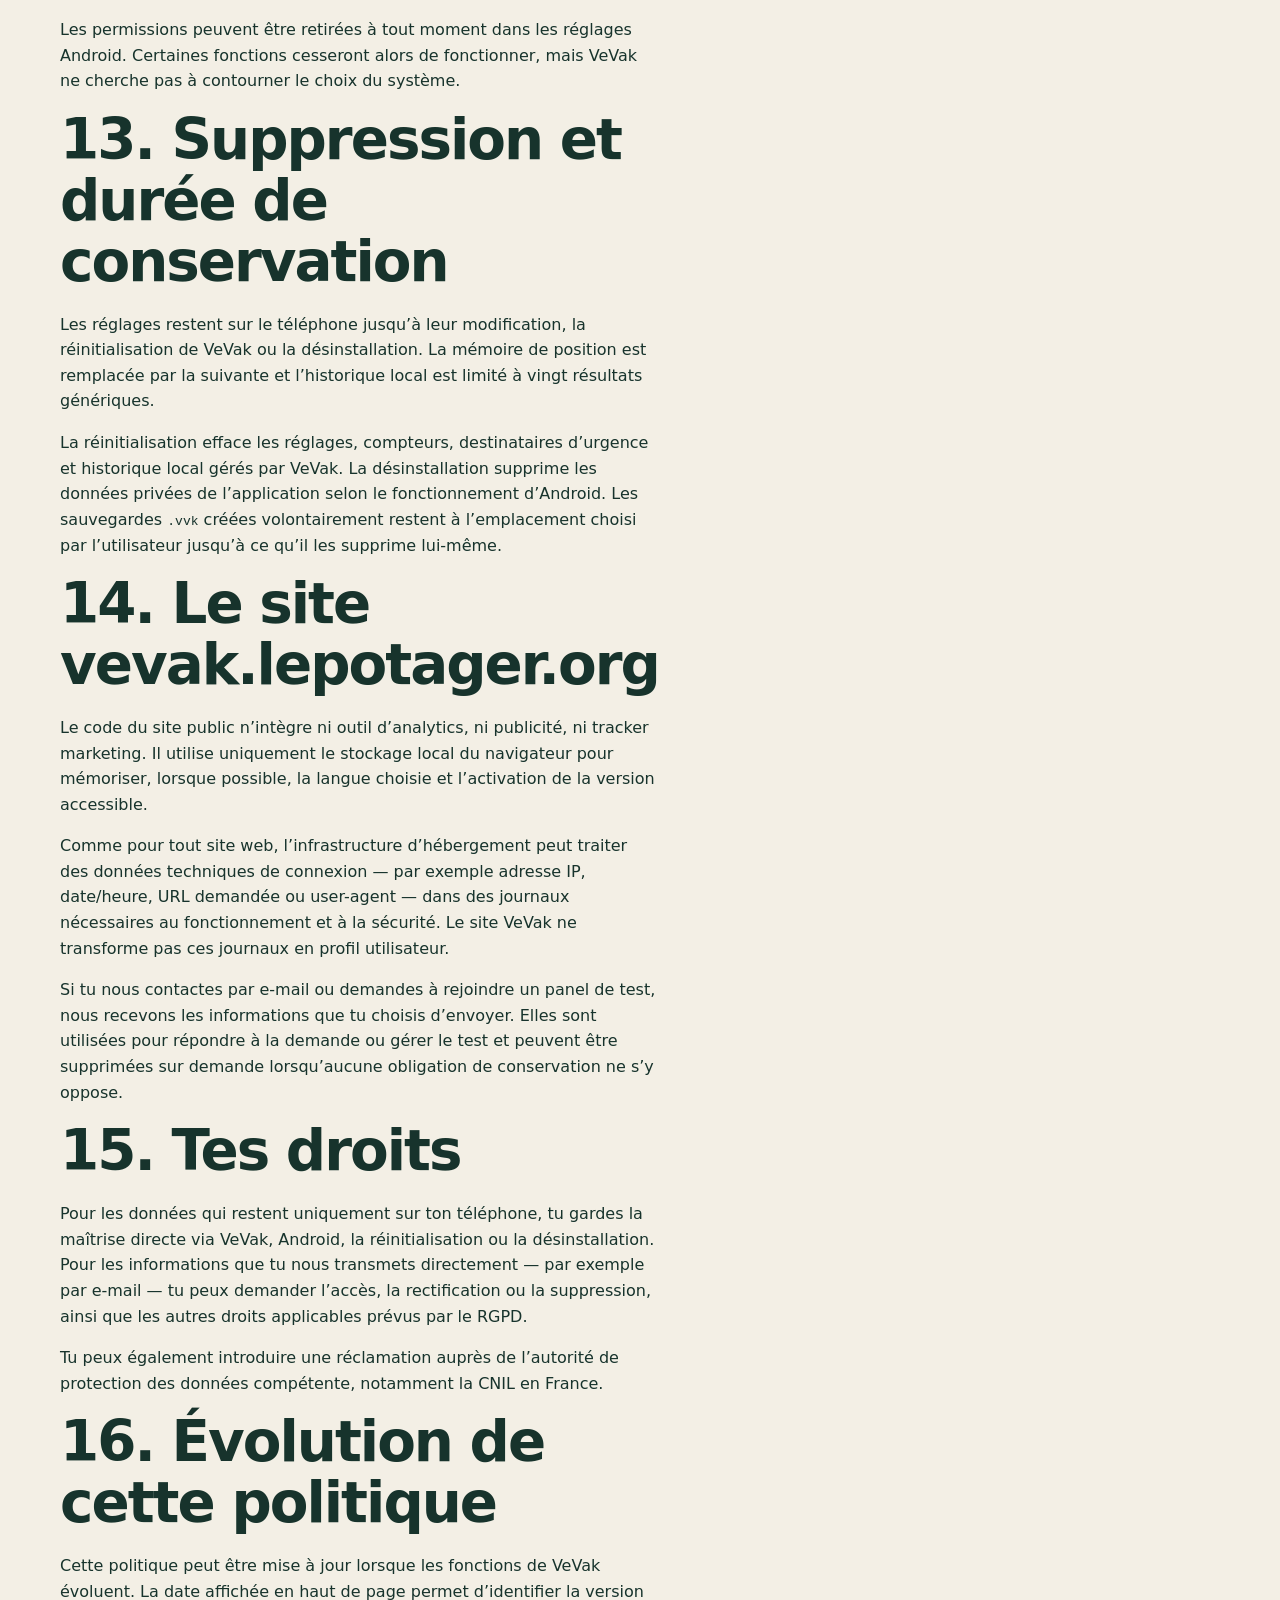
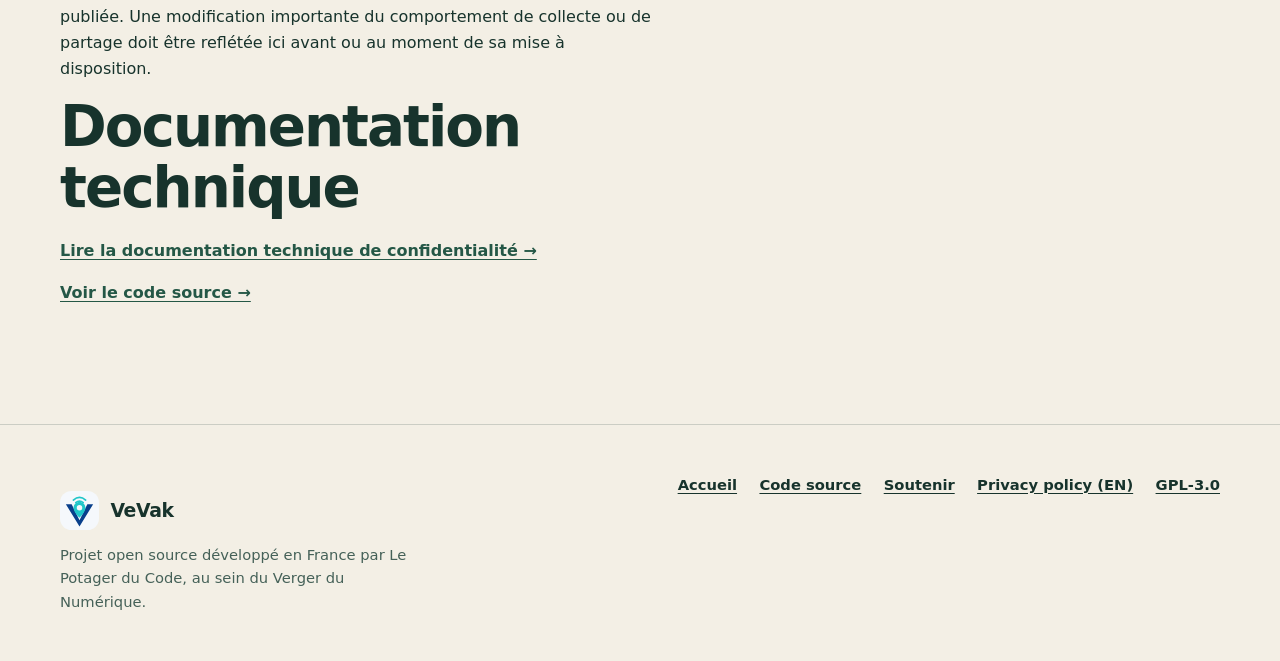
==== commit eca60223: "Actualiser les ressources d’accessibilité" ====
--- a/confidentialite/index.html
+++ b/confidentialite/index.html
@@ -10,8 +10,8 @@
   <link rel="alternate" hreflang="fr" href="https://vevak.lepotager.org/confidentialite/">
   <link rel="alternate" hreflang="en" href="https://vevak.lepotager.org/en/privacy/">
   <link rel="icon" href="../assets/favicon.svg" type="image/svg+xml">
-  <link rel="stylesheet" href="../assets/styles.css">
-  <script defer src="../assets/site.js"></script>
+  <link rel="stylesheet" href="../assets/styles.css?v=20261029-eye">
+  <script defer src="../assets/site.js?v=20261029-eye"></script>
 </head>
 <body data-lang="fr">
   <a class="skip-link" href="#main">Aller au contenu</a>
--- a/assets/styles.css
+++ b/assets/styles.css
@@ -493,10 +493,12 @@
   margin-right:.4em;
   vertical-align:-.18em;
   background:#005fcc;
-  -webkit-mask:url("data:image/svg+xml,%3Csvg xmlns='http://www.w3.org/2000/svg' viewBox='0 0 24 24'%3E%3Ccircle cx='12' cy='12' r='10' fill='none' stroke='black' stroke-width='2'/%3E%3Ccircle cx='12' cy='6.2' r='1.8' fill='black'/%3E%3Cpath d='M6.7 9h10.6v2H13v2.5l3.1 5.2h-2.5L12 15.9l-1.6 2.8H7.9l3.1-5.2V11H6.7z' fill='black'/%3E%3C/svg%3E") center/contain no-repeat;
-  mask:url("data:image/svg+xml,%3Csvg xmlns='http://www.w3.org/2000/svg' viewBox='0 0 24 24'%3E%3Ccircle cx='12' cy='12' r='10' fill='none' stroke='black' stroke-width='2'/%3E%3Ccircle cx='12' cy='6.2' r='1.8' fill='black'/%3E%3Cpath d='M6.7 9h10.6v2H13v2.5l3.1 5.2h-2.5L12 15.9l-1.6 2.8H7.9l3.1-5.2V11H6.7z' fill='black'/%3E%3C/svg%3E") center/contain no-repeat;
+  -webkit-mask:url("data:image/svg+xml,%3Csvg xmlns='http://www.w3.org/2000/svg' viewBox='0 0 24 24'%3E%3Cpath d='M2 12s3.5-6 10-6 10 6 10 6-3.5 6-10 6S2 12 2 12Z' fill='none' stroke='black' stroke-width='2'/%3E%3Ccircle cx='12' cy='12' r='3' fill='none' stroke='black' stroke-width='2'/%3E%3C/svg%3E") center/contain no-repeat;
+  mask:url("data:image/svg+xml,%3Csvg xmlns='http://www.w3.org/2000/svg' viewBox='0 0 24 24'%3E%3Cpath d='M2 12s3.5-6 10-6 10 6 10 6-3.5 6-10 6S2 12 2 12Z' fill='none' stroke='black' stroke-width='2'/%3E%3Ccircle cx='12' cy='12' r='3' fill='none' stroke='black' stroke-width='2'/%3E%3C/svg%3E") center/contain no-repeat;
 }
 @media(max-width:520px){
   [class*="a11y-toggle"],[class*="accessibility-toggle"]{font-size:0!important}
   [class*="a11y-toggle"]::before,[class*="accessibility-toggle"]::before{width:20px;height:20px;flex-basis:20px;margin:0;vertical-align:middle}
 }
+
+[class*="a11y-toggle"]:has(svg)::before,[class*="accessibility-toggle"]:has(svg)::before{content:none!important;display:none!important}
